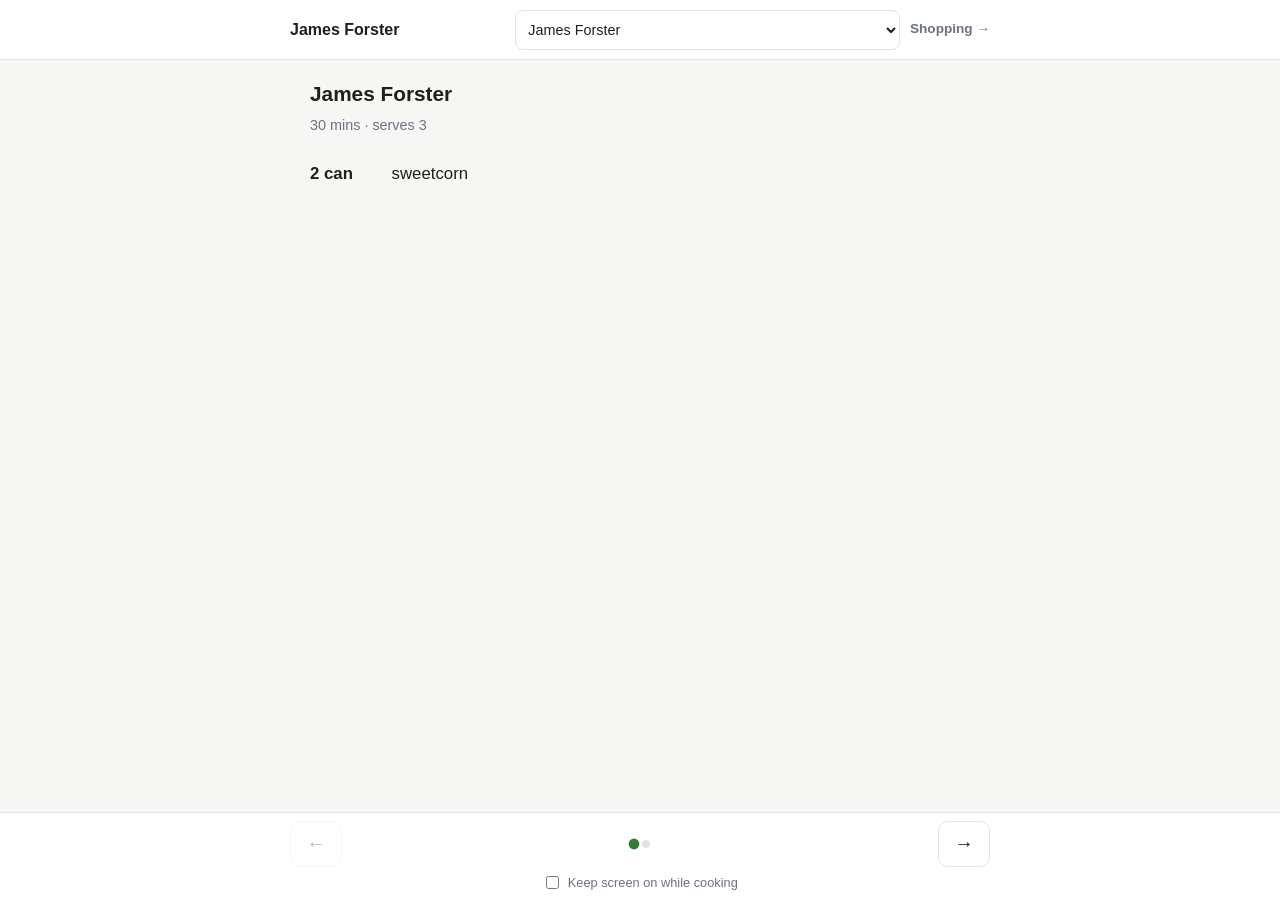
==== docs/cook.html @ b9944e9d "Add recipe search and grouping, plus a swipeable cook page Library - Search matches recipe names and" ====
<!DOCTYPE html>
<html lang="en">
<head>
<meta charset="UTF-8">
<meta name="viewport" content="width=device-width, initial-scale=1.0">
<meta name="theme-color" content="#2f7d32">
<title>Cook</title>
<link rel="manifest" href="./manifest.json">
<link rel="icon" href="./icon.svg" type="image/svg+xml">
<link rel="apple-touch-icon" href="./icon.svg">
<meta name="apple-mobile-web-app-capable" content="yes">
<style>
:root {
  --bg:#f6f7f5; --surface:#fff; --border:#e2e5e0; --text:#1c2119;
  --muted:#6b7280; --accent:#2f7d32; --accent-dark:#24631f; --accent-soft:#eaf4ea;
}
@media (prefers-color-scheme: dark) {
  :root {
    --bg:#14171a; --surface:#1d2125; --border:#2d3339; --text:#e8eae7;
    --muted:#9aa3ad; --accent:#5cbf60; --accent-dark:#7bd47f; --accent-soft:#1e2c1f;
  }
}
*{box-sizing:border-box}
html,body{height:100%}
body{margin:0;font-family:-apple-system,BlinkMacSystemFont,"Segoe UI",Roboto,Arial,sans-serif;
     background:var(--bg);color:var(--text);line-height:1.5;-webkit-text-size-adjust:100%;
     display:flex;flex-direction:column;overscroll-behavior:none}
header{background:var(--surface);border-bottom:1px solid var(--border);padding:.6rem 1rem;flex:0 0 auto}
.bar{display:flex;align-items:center;gap:.6rem;max-width:700px;margin:0 auto}
h1{font-size:1rem;margin:0;flex:1;white-space:nowrap;overflow:hidden;text-overflow:ellipsis}
select{padding:.4rem .5rem;min-height:40px;border:1px solid var(--border);border-radius:8px;
       background:var(--surface);color:var(--text);font-size:.9rem;font-family:inherit;max-width:55%}
a.home{color:var(--muted);text-decoration:none;font-size:.85rem;font-weight:600;white-space:nowrap}
a.home:hover{color:var(--accent-dark)}

main{flex:1 1 auto;min-height:0;display:flex;flex-direction:column}
.deck{display:none;flex:1 1 auto;min-height:0;flex-direction:column}
.deck.active{display:flex}

.track{flex:1 1 auto;min-height:0;display:flex;overflow-x:auto;overflow-y:hidden;
       scroll-snap-type:x mandatory;-webkit-overflow-scrolling:touch;scrollbar-width:none}
.track::-webkit-scrollbar{display:none}

.card{flex:0 0 100%;width:100%;scroll-snap-align:center;scroll-snap-stop:always;
      padding:1.1rem 1.2rem 1.5rem;overflow-y:auto;display:flex;flex-direction:column}
.card-inner{max-width:660px;margin:0 auto;width:100%}
.step-no{font-size:.78rem;font-weight:700;text-transform:uppercase;letter-spacing:.06em;
         color:var(--accent-dark);margin-bottom:.5rem}
.step-text{font-size:1.22rem;line-height:1.55}
@media (min-width:640px){ .step-text{font-size:1.3rem} }

ul.ing{list-style:none;margin:.3rem 0 0;padding:0}
ul.ing li{display:flex;gap:.6rem;padding:.5rem 0;border-bottom:1px solid var(--border);font-size:1.05rem}
ul.ing li:last-child{border-bottom:none}
.q{font-weight:700;flex:0 0 auto;min-width:4.5rem}
.pill{display:inline-block;font-size:.68rem;font-weight:700;text-transform:uppercase;
      letter-spacing:.03em;padding:.05rem .4rem;border-radius:999px;
      background:var(--accent-soft);color:var(--accent-dark);border:1px solid var(--border)}
.meta{color:var(--muted);font-size:.9rem;margin:.2rem 0 1rem}
h2{font-size:1.3rem;margin:0 0 .4rem}

footer{flex:0 0 auto;background:var(--surface);border-top:1px solid var(--border);padding:.5rem 1rem}
.nav{display:flex;align-items:center;gap:.6rem;max-width:700px;margin:0 auto}
.dots{flex:1;display:flex;gap:.3rem;justify-content:center;flex-wrap:wrap}
.dot{width:8px;height:8px;border-radius:50%;background:var(--border);transition:background .2s,transform .2s}
.dot.on{background:var(--accent);transform:scale(1.35)}
button.nav-btn{min-width:52px;min-height:46px;border:1px solid var(--border);border-radius:10px;
       background:transparent;color:var(--text);font-size:1.2rem;cursor:pointer;font-family:inherit}
button.nav-btn:hover:not(:disabled){background:var(--accent-soft);color:var(--accent-dark)}
button.nav-btn:disabled{opacity:.3;cursor:default}
.awake{display:flex;align-items:center;gap:.35rem;font-size:.8rem;color:var(--muted);
       justify-content:center;padding:.35rem 0 0}
.empty{text-align:center;padding:3rem 1rem;color:var(--muted)}
</style>
</head>
<body>
<header>
  <div class="bar">
    <h1 id="title">Cook</h1>
    <select id="picker" aria-label="Choose recipe"><option value="0">James Forster</option><option value="1">Korma Baked Salmon and Chips with Garlic Butter Peas, Broccoli and Mango Chutney</option></select>
    <a class="home" href="./index.html">Shopping&nbsp;&rarr;</a>
  </div>
</header>

<main id="main"><div class="deck" data-name="James Forster"><div class="track"><div class="card"><div class="card-inner"><h2>James Forster</h2><p class="meta">30 mins · serves 3</p><ul class="ing"><li><span class="q">2 can</span><span>sweetcorn</span></li></ul></div></div><div class="card"><div class="card-inner"><div class="step-no">Step 1 of 1</div><div class="step-text">Boil this</div></div></div></div></div><div class="deck" data-name="Korma Baked Salmon and Chips with Garlic Butter Peas, Broccoli and Mango Chutney"><div class="track"><div class="card"><div class="card-inner"><h2>Korma Baked Salmon and Chips with Garlic Butter Peas, Broccoli and Mango Chutney</h2><p class="meta">35 mins · serves 3</p><ul class="ing"><li><span class="q">700 g</span><span>Potatoes</span></li><li><span class="q">75 g</span><span>Korma Curry Paste</span></li><li><span class="q">300 g</span><span>Salmon Fillets</span></li><li><span class="q">300 g</span><span>Broccoli Florets</span></li><li><span class="q">60 g</span><span>Mango Chutney</span></li><li><span class="q">2</span><span>Garlic Clove</span></li><li><span class="q">180 g</span><span>Peas</span></li><li><span class="q">3 tbsp</span><span>Mayonnaise <span class="pill">cupboard</span></span></li><li><span class="q">30 g</span><span>Butter <span class="pill">cupboard</span></span></li></ul></div></div><div class="card"><div class="card-inner"><div class="step-no">Step 1 of 6</div><div class="step-text">Preheat your oven to 220°C/200°C fan/gas mark 7. Chop the potatoes lengthways into 1cm slices, then chop into 1cm wide chips (no need to peel). Pop the chips onto a large baking tray. Drizzle with oil, season with salt and pepper, then toss to coat. Spread out in a single layer. TIP: Use two baking trays if necessary. When the oven is hot, roast on the middle shelf until golden, 30-35 mins. Turn halfway through.</div></div></div><div class="card"><div class="card-inner"><div class="step-no">Step 2 of 6</div><div class="step-text">Meanwhile, add the korma curry paste to a medium bowl and season with salt and pepper. Pat the salmon with kitchen paper to remove any excess moisture, then add to the bowl. Use your hands to coat the fish well. Lay the fish, skin-side down, onto one side of a large, lined baking tray. Add the broccoli to the other side of the tray. Drizzle with oil, season with salt and pepper, then toss to coat. Spread out in a single layer. If you&#x27;d prefer to boil your broccoli, boil in step 5 while the peas cook for 3-5 mins, until tender.</div></div></div><div class="card"><div class="card-inner"><div class="step-no">Step 3 of 6</div><div class="step-text">Once the chips have been in the oven for 12 mins, pop the fish and broccoli tray onto the top shelf. Bake until the salmon is cooked and the broccoli is crispy and slightly charred, 10-15 mins. IMPORTANT: Wash your hands and equipment after handling raw fish. It&#x27;s cooked when opaque in the middle.</div></div></div><div class="card"><div class="card-inner"><div class="step-no">Step 4 of 6</div><div class="step-text">Meanwhile, in a small bowl, combine the mango chutney and mayo (see pantry for amount). Set aside. Peel and grate the garlic (or use a garlic press).</div></div></div><div class="card"><div class="card-inner"><div class="step-no">Step 5 of 6</div><div class="step-text">About 5 mins before the chips are ready, melt the butter (see pantry for amount) in a small frying pan on medium-high heat. Add the peas and stir-fry until piping hot, 2-3 mins. Stir in the garlic and cook for a further 30 secs, then season with salt and pepper and remove from the heat.</div></div></div><div class="card"><div class="card-inner"><div class="step-no">Step 6 of 6</div><div class="step-text">When everything&#x27;s ready, serve the korma salmon with the chips, roasted broccoli and garlic peas alongside. Finish with a dollop of mango chutney mayo.</div></div></div></div></div></main>

<footer>
  <div class="nav">
    <button class="nav-btn" id="prev" aria-label="Previous step">&larr;</button>
    <div class="dots" id="dots"></div>
    <button class="nav-btn" id="next" aria-label="Next step">&rarr;</button>
  </div>
  <label class="awake">
    <input type="checkbox" id="awake"> Keep screen on while cooking
  </label>
</footer>

<script>
(function () {
  var decks = Array.prototype.slice.call(document.querySelectorAll('.deck'));
  if (!decks.length) return;

  var picker = document.getElementById('picker');
  var title = document.getElementById('title');
  var dots = document.getElementById('dots');
  var prev = document.getElementById('prev');
  var next = document.getElementById('next');
  var current = 0;

  function deck() { return decks[current]; }
  function track() { return deck().querySelector('.track'); }
  function cards() { return deck().querySelectorAll('.card'); }

  function index() {
    var t = track();
    // Round to the nearest card rather than truncating, so a part-way
    // swipe still reports the card you actually landed on.
    return Math.round(t.scrollLeft / t.clientWidth);
  }

  function paint() {
    var i = index(), n = cards().length;
    dots.innerHTML = '';
    for (var k = 0; k < n; k++) {
      var d = document.createElement('div');
      d.className = 'dot' + (k === i ? ' on' : '');
      dots.appendChild(d);
    }
    prev.disabled = i <= 0;
    next.disabled = i >= n - 1;
  }

  function go(delta) {
    var t = track();
    t.scrollTo({ left: (index() + delta) * t.clientWidth, behavior: 'smooth' });
  }

  function show(i) {
    decks.forEach(function (d, k) { d.classList.toggle('active', k === i); });
    current = i;
    title.textContent = decks[i].dataset.name;
    track().scrollTo({ left: 0 });
    paint();
  }

  decks.forEach(function (d) {
    var t = d.querySelector('.track');
    var timer;
    t.addEventListener('scroll', function () {
      clearTimeout(timer);
      timer = setTimeout(paint, 60);
    }, { passive: true });
  });

  prev.addEventListener('click', function () { go(-1); });
  next.addEventListener('click', function () { go(1); });

  document.addEventListener('keydown', function (e) {
    if (e.key === 'ArrowLeft') go(-1);
    if (e.key === 'ArrowRight') go(1);
  });

  if (picker) {
    picker.addEventListener('change', function () { show(parseInt(picker.value, 10)); });
  }

  window.addEventListener('resize', paint);

  // Stops the phone locking mid-step. Not supported everywhere, and the lock
  // is dropped when the tab is hidden, so it's re-acquired on return.
  var lock = null;
  var awake = document.getElementById('awake');
  async function acquire() {
    try { lock = await navigator.wakeLock.request('screen'); } catch (e) { lock = null; }
  }
  if ('wakeLock' in navigator) {
    awake.addEventListener('change', function () {
      if (awake.checked) { acquire(); }
      else if (lock) { lock.release(); lock = null; }
    });
    document.addEventListener('visibilitychange', function () {
      if (document.visibilityState === 'visible' && awake.checked) acquire();
    });
  } else {
    awake.parentElement.style.display = 'none';
  }

  show(0);

  if ('serviceWorker' in navigator) {
    navigator.serviceWorker.register('./sw.js').catch(function () {});
  }
})();
</script>
</body>
</html>
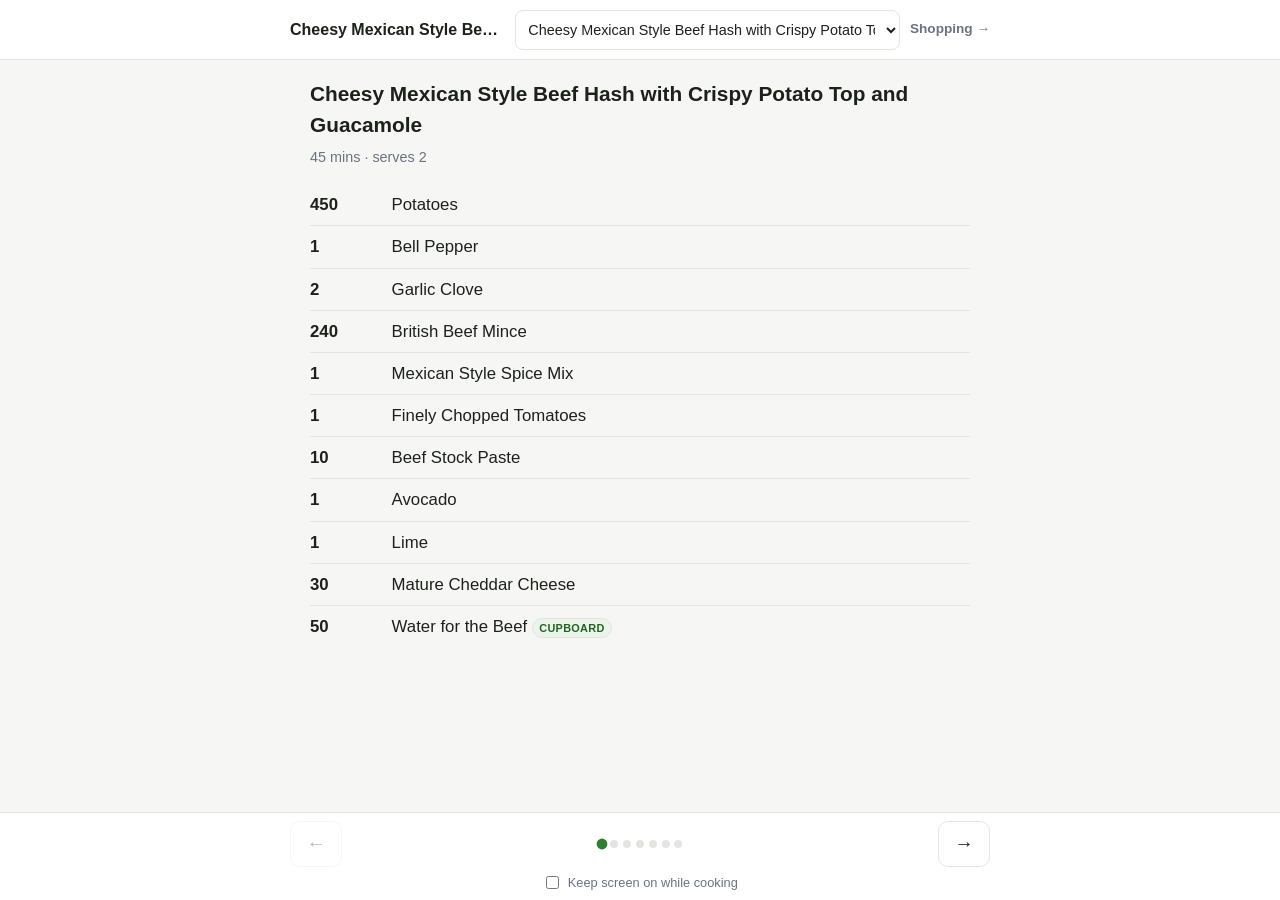
==== commit a2744da2: "Shopping list 16 Aug 22:17" ====
--- a/docs/cook.html
+++ b/docs/cook.html
@@ -77,12 +77,12 @@
 <header>
   <div class="bar">
     <h1 id="title">Cook</h1>
-    <select id="picker" aria-label="Choose recipe"><option value="0">James Forster</option><option value="1">Korma Baked Salmon and Chips with Garlic Butter Peas, Broccoli and Mango Chutney</option></select>
+    <select id="picker" aria-label="Choose recipe"><option value="0">Cheesy Mexican Style Beef Hash with Crispy Potato Top and Guacamole</option><option value="1">Chorizo-Crusted Penne &#x27;n&#x27; Cheese with Garlicky Tenderstem Broccoli</option></select>
     <a class="home" href="./index.html">Shopping&nbsp;&rarr;</a>
   </div>
 </header>
 
-<main id="main"><div class="deck" data-name="James Forster"><div class="track"><div class="card"><div class="card-inner"><h2>James Forster</h2><p class="meta">30 mins · serves 3</p><ul class="ing"><li><span class="q">2 can</span><span>sweetcorn</span></li></ul></div></div><div class="card"><div class="card-inner"><div class="step-no">Step 1 of 1</div><div class="step-text">Boil this</div></div></div></div></div><div class="deck" data-name="Korma Baked Salmon and Chips with Garlic Butter Peas, Broccoli and Mango Chutney"><div class="track"><div class="card"><div class="card-inner"><h2>Korma Baked Salmon and Chips with Garlic Butter Peas, Broccoli and Mango Chutney</h2><p class="meta">35 mins · serves 3</p><ul class="ing"><li><span class="q">700 g</span><span>Potatoes</span></li><li><span class="q">75 g</span><span>Korma Curry Paste</span></li><li><span class="q">300 g</span><span>Salmon Fillets</span></li><li><span class="q">300 g</span><span>Broccoli Florets</span></li><li><span class="q">60 g</span><span>Mango Chutney</span></li><li><span class="q">2</span><span>Garlic Clove</span></li><li><span class="q">180 g</span><span>Peas</span></li><li><span class="q">3 tbsp</span><span>Mayonnaise <span class="pill">cupboard</span></span></li><li><span class="q">30 g</span><span>Butter <span class="pill">cupboard</span></span></li></ul></div></div><div class="card"><div class="card-inner"><div class="step-no">Step 1 of 6</div><div class="step-text">Preheat your oven to 220°C/200°C fan/gas mark 7. Chop the potatoes lengthways into 1cm slices, then chop into 1cm wide chips (no need to peel). Pop the chips onto a large baking tray. Drizzle with oil, season with salt and pepper, then toss to coat. Spread out in a single layer. TIP: Use two baking trays if necessary. When the oven is hot, roast on the middle shelf until golden, 30-35 mins. Turn halfway through.</div></div></div><div class="card"><div class="card-inner"><div class="step-no">Step 2 of 6</div><div class="step-text">Meanwhile, add the korma curry paste to a medium bowl and season with salt and pepper. Pat the salmon with kitchen paper to remove any excess moisture, then add to the bowl. Use your hands to coat the fish well. Lay the fish, skin-side down, onto one side of a large, lined baking tray. Add the broccoli to the other side of the tray. Drizzle with oil, season with salt and pepper, then toss to coat. Spread out in a single layer. If you&#x27;d prefer to boil your broccoli, boil in step 5 while the peas cook for 3-5 mins, until tender.</div></div></div><div class="card"><div class="card-inner"><div class="step-no">Step 3 of 6</div><div class="step-text">Once the chips have been in the oven for 12 mins, pop the fish and broccoli tray onto the top shelf. Bake until the salmon is cooked and the broccoli is crispy and slightly charred, 10-15 mins. IMPORTANT: Wash your hands and equipment after handling raw fish. It&#x27;s cooked when opaque in the middle.</div></div></div><div class="card"><div class="card-inner"><div class="step-no">Step 4 of 6</div><div class="step-text">Meanwhile, in a small bowl, combine the mango chutney and mayo (see pantry for amount). Set aside. Peel and grate the garlic (or use a garlic press).</div></div></div><div class="card"><div class="card-inner"><div class="step-no">Step 5 of 6</div><div class="step-text">About 5 mins before the chips are ready, melt the butter (see pantry for amount) in a small frying pan on medium-high heat. Add the peas and stir-fry until piping hot, 2-3 mins. Stir in the garlic and cook for a further 30 secs, then season with salt and pepper and remove from the heat.</div></div></div><div class="card"><div class="card-inner"><div class="step-no">Step 6 of 6</div><div class="step-text">When everything&#x27;s ready, serve the korma salmon with the chips, roasted broccoli and garlic peas alongside. Finish with a dollop of mango chutney mayo.</div></div></div></div></div></main>
+<main id="main"><div class="deck" data-name="Cheesy Mexican Style Beef Hash with Crispy Potato Top and Guacamole"><div class="track"><div class="card"><div class="card-inner"><h2>Cheesy Mexican Style Beef Hash with Crispy Potato Top and Guacamole</h2><p class="meta">45 mins · serves 2</p><ul class="ing"><li><span class="q">450</span><span>Potatoes</span></li><li><span class="q">1</span><span>Bell Pepper</span></li><li><span class="q">2</span><span>Garlic Clove</span></li><li><span class="q">240</span><span>British Beef Mince</span></li><li><span class="q">1</span><span>Mexican Style Spice Mix</span></li><li><span class="q">1</span><span>Finely Chopped Tomatoes</span></li><li><span class="q">10</span><span>Beef Stock Paste</span></li><li><span class="q">1</span><span>Avocado</span></li><li><span class="q">1</span><span>Lime</span></li><li><span class="q">30</span><span>Mature Cheddar Cheese</span></li><li><span class="q">50</span><span>Water for the Beef <span class="pill">cupboard</span></span></li></ul></div></div><div class="card"><div class="card-inner"><div class="step-no">Step 1 of 6</div><div class="step-text">Preheat your oven to 200°C. Chop the potatoes into 2cm chunks (no need to peel). Pop them on a large baking tray. Drizzle with oil, then season with salt and pepper. Toss to coat, then spread out in a single layer. TIP: Use two baking trays if necessary. Roast on the top shelf of your oven until golden, 25-30 mins. Turn halfway through.</div></div></div><div class="card"><div class="card-inner"><div class="step-no">Step 2 of 6</div><div class="step-text">Meanwhile, halve the pepper, discard the core and seeds then chop into 2cm chunks. Peel and grate the garlic (or use a garlic press).</div></div></div><div class="card"><div class="card-inner"><div class="step-no">Step 3 of 6</div><div class="step-text">Heat a drizzle of oil in a large frying pan on medium-high heat. When hot, add the beef mince and cook until browned, 4-5 mins, breaking it up with a spoon as it cooks. IMPORTANT: Wash your hands and equipment after handling raw mince. The mince is cooked when no longer pink in the middle. Once browned, drain and discard any excess fat. Add the pepper to the beef, stir together, and cook until softened, 5-7 mins, stirring occasionally. Season with salt and pepper.</div></div></div><div class="card"><div class="card-inner"><div class="step-no">Step 4 of 6</div><div class="step-text">Stir the Mexican style spice mix and garlic into the beef and cook for 1 min. Pour in the chopped tomatoes and water (see ingredients for amount). Stir in the beef stock paste, bring to the boil then reduce the heat to medium. Allow to simmer and thicken, stirring occasionally until there is almost no liquid left, 12-15 mins. TIP: Add a splash more water if the mixture looks a little dry.</div></div></div><div class="card"><div class="card-inner"><div class="step-no">Step 5 of 6</div><div class="step-text">Meanwhile, slice lengthways into the avocado. Once you reach the stone, turn the avocado around to cut it in half. Twist each half and pull it apart. Remove the stone then scoop out the insides into a bowl. Halve the lime and add a squeeze of juice and a pinch of salt and pepper. Mash with a fork. Taste and add more salt, pepper and lime juice if required. Grate the cheese.</div></div></div><div class="card"><div class="card-inner"><div class="step-no">Step 6 of 6</div><div class="step-text">Once the sauce has thickened, season with salt and pepper to taste. Spoon into an ovenproof dish. Top with the roasted potato and sprinkle over the cheese. Place on the top shelf of your oven and bake until the cheese has melted and is nice and golden, 10-12 mins. Once golden, serve in deep bowls with a dollop of guacamole. Enjoy!</div></div></div></div></div><div class="deck" data-name="Chorizo-Crusted Penne &#x27;n&#x27; Cheese with Garlicky Tenderstem Broccoli"><div class="track"><div class="card"><div class="card-inner"><h2>Chorizo-Crusted Penne &#x27;n&#x27; Cheese with Garlicky Tenderstem Broccoli</h2><p class="meta">30 mins · serves 2</p><ul class="ing"><li><span class="q">16</span><span>Plain Flour</span></li><li><span class="q">200</span><span>Penne Pasta</span></li><li><span class="q">150</span><span>Tenderstem® Broccoli</span></li><li><span class="q">1</span><span>Chicken Stock Powder</span></li><li><span class="q">1</span><span>Echalion Shallot</span></li><li><span class="q">1</span><span>Dried Thyme</span></li><li><span class="q">60</span><span>Chorizo</span></li><li><span class="q">1</span><span>Garlic Clove</span></li><li><span class="q">60</span><span>Mature Cheddar Cheese</span></li><li><span class="q">25</span><span>Panko Breadcrumbs</span></li><li><span class="q">150</span><span>Creme Fraiche</span></li><li><span class="q">1</span><span>Olive Oil <span class="pill">cupboard</span></span></li><li><span class="q">200</span><span>Water for the Sauce <span class="pill">cupboard</span></span></li></ul></div></div><div class="card"><div class="card-inner"><div class="step-no">Step 1 of 6</div><div class="step-text">Preheat your oven to 200°C. Bring a large saucepan of water to the boil with 0.5 tsp of salt for the pasta. Halve, peel and thinly slice the shallot. Peel and grate the garlic (or use a garlic press). Grate the cheese. Once boiling, add the wheat penne to the water, simmer until cooked, 12 mins. Drain in a colander, pop back in the pan and stir through a little oil to stop it sticking together.</div></div></div><div class="card"><div class="card-inner"><div class="step-no">Step 2 of 6</div><div class="step-text">Heat a drizzle of oil in a frying pan on medium-high heat. Once the oil is hot, add the chorizo and stir-fry until it releases its lovely red oil, 1-2 mins. Don&#x27;t let it take on too much colour! Pour the chorizo and all its oil into a bowl and add the breadcrumbs and the olive oil (see ingredient list for amount). Add a grind of pepper, stir to coat the crumbs in the oil and leave to the side.</div></div></div><div class="card"><div class="card-inner"><div class="step-no">Step 3 of 6</div><div class="step-text">Put your frying pan back on medium-high heat. Add the oil (see ingredients for amount) and the shallot. Stir-fry until the shallot is soft, 3-4 mins then stir in the flour. Cook until it forms a paste consistency, 1-2 mins. Gradually, stir in the water (see ingredient list for amount) and the stock powder. Bring to the boil, stir and simmer until thickened, 1-2 mins. Stir in the creme fraiche, then remove from the heat.</div></div></div><div class="card"><div class="card-inner"><div class="step-no">Step 4 of 6</div><div class="step-text">Add the dried thyme and cheddar to the sauce and stir until the cheese is melted. Taste and add salt and pepper if it needs it. Add the pasta to the sauce and stir to combine with a splash of water to loosen if you need to. Pour into an ovenproof dish. Sprinkle the chorizo crumb evenly over the top, then bake on the top shelf of your oven until the crumbs are golden, 5-6 mins. Once cooked, remove from your oven. Meanwhile, wash out your frying pan and pop back on medium high heat.</div></div></div><div class="card"><div class="card-inner"><div class="step-no">Step 5 of 6</div><div class="step-text">Add a drizzle of oil to your frying pan and once hot, add the Tenderstem broccoli and season with salt and pepper. Stir-fry until starting to char, 1-2 mins. Add the garlic to the pan and stir-fry for a minute longer, then add a splash of water and cover the pan with a lid or kitchen foil. Lower the heat to medium and steam the broccoli until tender, 4-5 mins. Remove the pan from the heat.</div></div></div><div class="card"><div class="card-inner"><div class="step-no">Step 6 of 6</div><div class="step-text">Spoon the penne &#x27;n cheese into bowls and serve the broccoli alongside. Enjoy!</div></div></div></div></div></main>
 
 <footer>
   <div class="nav">
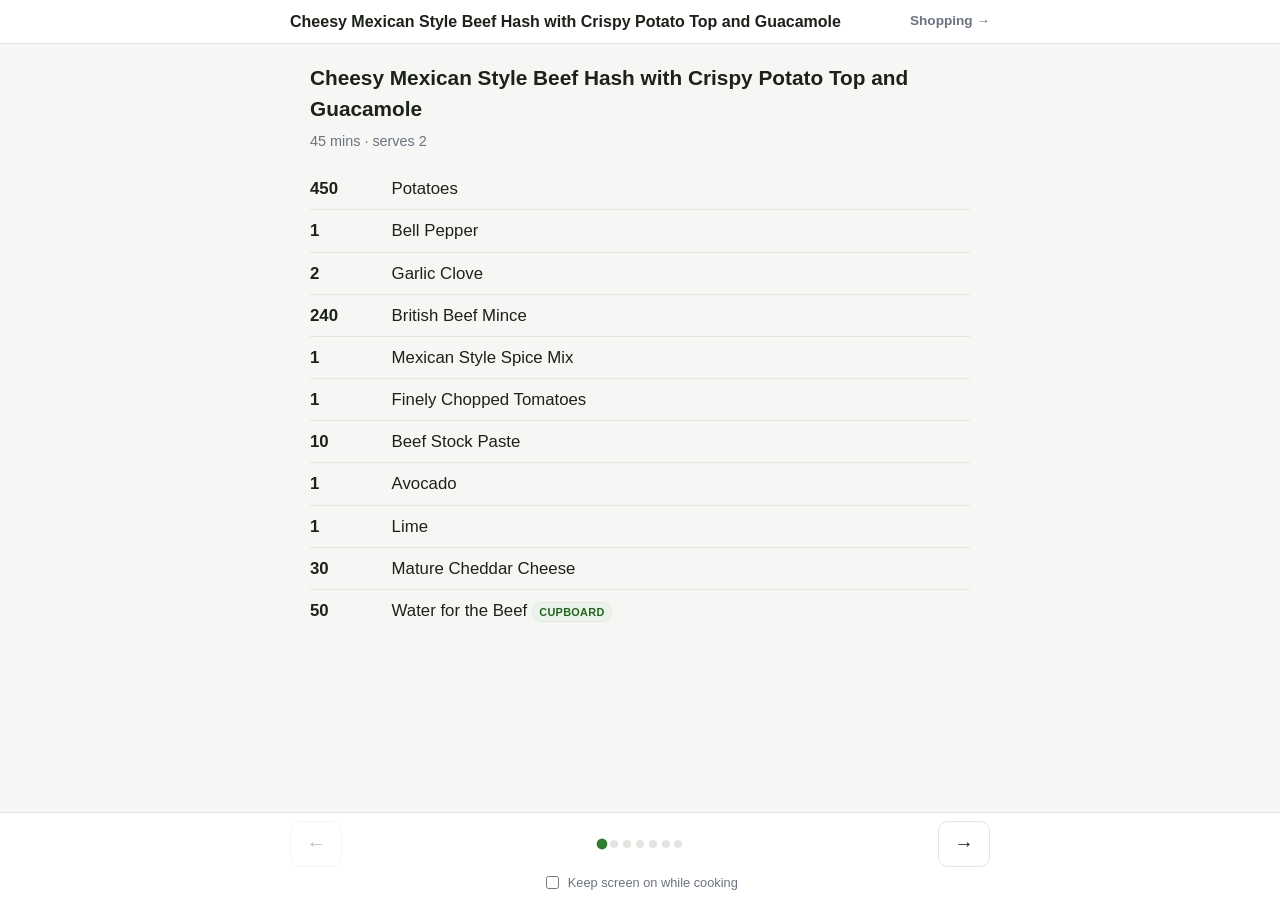
==== commit 10bfed35: "Shopping list 16 Aug 22:23" ====
--- a/docs/cook.html
+++ b/docs/cook.html
@@ -77,12 +77,12 @@
 <header>
   <div class="bar">
     <h1 id="title">Cook</h1>
-    <select id="picker" aria-label="Choose recipe"><option value="0">Cheesy Mexican Style Beef Hash with Crispy Potato Top and Guacamole</option><option value="1">Chorizo-Crusted Penne &#x27;n&#x27; Cheese with Garlicky Tenderstem Broccoli</option></select>
+    
     <a class="home" href="./index.html">Shopping&nbsp;&rarr;</a>
   </div>
 </header>
 
-<main id="main"><div class="deck" data-name="Cheesy Mexican Style Beef Hash with Crispy Potato Top and Guacamole"><div class="track"><div class="card"><div class="card-inner"><h2>Cheesy Mexican Style Beef Hash with Crispy Potato Top and Guacamole</h2><p class="meta">45 mins · serves 2</p><ul class="ing"><li><span class="q">450</span><span>Potatoes</span></li><li><span class="q">1</span><span>Bell Pepper</span></li><li><span class="q">2</span><span>Garlic Clove</span></li><li><span class="q">240</span><span>British Beef Mince</span></li><li><span class="q">1</span><span>Mexican Style Spice Mix</span></li><li><span class="q">1</span><span>Finely Chopped Tomatoes</span></li><li><span class="q">10</span><span>Beef Stock Paste</span></li><li><span class="q">1</span><span>Avocado</span></li><li><span class="q">1</span><span>Lime</span></li><li><span class="q">30</span><span>Mature Cheddar Cheese</span></li><li><span class="q">50</span><span>Water for the Beef <span class="pill">cupboard</span></span></li></ul></div></div><div class="card"><div class="card-inner"><div class="step-no">Step 1 of 6</div><div class="step-text">Preheat your oven to 200°C. Chop the potatoes into 2cm chunks (no need to peel). Pop them on a large baking tray. Drizzle with oil, then season with salt and pepper. Toss to coat, then spread out in a single layer. TIP: Use two baking trays if necessary. Roast on the top shelf of your oven until golden, 25-30 mins. Turn halfway through.</div></div></div><div class="card"><div class="card-inner"><div class="step-no">Step 2 of 6</div><div class="step-text">Meanwhile, halve the pepper, discard the core and seeds then chop into 2cm chunks. Peel and grate the garlic (or use a garlic press).</div></div></div><div class="card"><div class="card-inner"><div class="step-no">Step 3 of 6</div><div class="step-text">Heat a drizzle of oil in a large frying pan on medium-high heat. When hot, add the beef mince and cook until browned, 4-5 mins, breaking it up with a spoon as it cooks. IMPORTANT: Wash your hands and equipment after handling raw mince. The mince is cooked when no longer pink in the middle. Once browned, drain and discard any excess fat. Add the pepper to the beef, stir together, and cook until softened, 5-7 mins, stirring occasionally. Season with salt and pepper.</div></div></div><div class="card"><div class="card-inner"><div class="step-no">Step 4 of 6</div><div class="step-text">Stir the Mexican style spice mix and garlic into the beef and cook for 1 min. Pour in the chopped tomatoes and water (see ingredients for amount). Stir in the beef stock paste, bring to the boil then reduce the heat to medium. Allow to simmer and thicken, stirring occasionally until there is almost no liquid left, 12-15 mins. TIP: Add a splash more water if the mixture looks a little dry.</div></div></div><div class="card"><div class="card-inner"><div class="step-no">Step 5 of 6</div><div class="step-text">Meanwhile, slice lengthways into the avocado. Once you reach the stone, turn the avocado around to cut it in half. Twist each half and pull it apart. Remove the stone then scoop out the insides into a bowl. Halve the lime and add a squeeze of juice and a pinch of salt and pepper. Mash with a fork. Taste and add more salt, pepper and lime juice if required. Grate the cheese.</div></div></div><div class="card"><div class="card-inner"><div class="step-no">Step 6 of 6</div><div class="step-text">Once the sauce has thickened, season with salt and pepper to taste. Spoon into an ovenproof dish. Top with the roasted potato and sprinkle over the cheese. Place on the top shelf of your oven and bake until the cheese has melted and is nice and golden, 10-12 mins. Once golden, serve in deep bowls with a dollop of guacamole. Enjoy!</div></div></div></div></div><div class="deck" data-name="Chorizo-Crusted Penne &#x27;n&#x27; Cheese with Garlicky Tenderstem Broccoli"><div class="track"><div class="card"><div class="card-inner"><h2>Chorizo-Crusted Penne &#x27;n&#x27; Cheese with Garlicky Tenderstem Broccoli</h2><p class="meta">30 mins · serves 2</p><ul class="ing"><li><span class="q">16</span><span>Plain Flour</span></li><li><span class="q">200</span><span>Penne Pasta</span></li><li><span class="q">150</span><span>Tenderstem® Broccoli</span></li><li><span class="q">1</span><span>Chicken Stock Powder</span></li><li><span class="q">1</span><span>Echalion Shallot</span></li><li><span class="q">1</span><span>Dried Thyme</span></li><li><span class="q">60</span><span>Chorizo</span></li><li><span class="q">1</span><span>Garlic Clove</span></li><li><span class="q">60</span><span>Mature Cheddar Cheese</span></li><li><span class="q">25</span><span>Panko Breadcrumbs</span></li><li><span class="q">150</span><span>Creme Fraiche</span></li><li><span class="q">1</span><span>Olive Oil <span class="pill">cupboard</span></span></li><li><span class="q">200</span><span>Water for the Sauce <span class="pill">cupboard</span></span></li></ul></div></div><div class="card"><div class="card-inner"><div class="step-no">Step 1 of 6</div><div class="step-text">Preheat your oven to 200°C. Bring a large saucepan of water to the boil with 0.5 tsp of salt for the pasta. Halve, peel and thinly slice the shallot. Peel and grate the garlic (or use a garlic press). Grate the cheese. Once boiling, add the wheat penne to the water, simmer until cooked, 12 mins. Drain in a colander, pop back in the pan and stir through a little oil to stop it sticking together.</div></div></div><div class="card"><div class="card-inner"><div class="step-no">Step 2 of 6</div><div class="step-text">Heat a drizzle of oil in a frying pan on medium-high heat. Once the oil is hot, add the chorizo and stir-fry until it releases its lovely red oil, 1-2 mins. Don&#x27;t let it take on too much colour! Pour the chorizo and all its oil into a bowl and add the breadcrumbs and the olive oil (see ingredient list for amount). Add a grind of pepper, stir to coat the crumbs in the oil and leave to the side.</div></div></div><div class="card"><div class="card-inner"><div class="step-no">Step 3 of 6</div><div class="step-text">Put your frying pan back on medium-high heat. Add the oil (see ingredients for amount) and the shallot. Stir-fry until the shallot is soft, 3-4 mins then stir in the flour. Cook until it forms a paste consistency, 1-2 mins. Gradually, stir in the water (see ingredient list for amount) and the stock powder. Bring to the boil, stir and simmer until thickened, 1-2 mins. Stir in the creme fraiche, then remove from the heat.</div></div></div><div class="card"><div class="card-inner"><div class="step-no">Step 4 of 6</div><div class="step-text">Add the dried thyme and cheddar to the sauce and stir until the cheese is melted. Taste and add salt and pepper if it needs it. Add the pasta to the sauce and stir to combine with a splash of water to loosen if you need to. Pour into an ovenproof dish. Sprinkle the chorizo crumb evenly over the top, then bake on the top shelf of your oven until the crumbs are golden, 5-6 mins. Once cooked, remove from your oven. Meanwhile, wash out your frying pan and pop back on medium high heat.</div></div></div><div class="card"><div class="card-inner"><div class="step-no">Step 5 of 6</div><div class="step-text">Add a drizzle of oil to your frying pan and once hot, add the Tenderstem broccoli and season with salt and pepper. Stir-fry until starting to char, 1-2 mins. Add the garlic to the pan and stir-fry for a minute longer, then add a splash of water and cover the pan with a lid or kitchen foil. Lower the heat to medium and steam the broccoli until tender, 4-5 mins. Remove the pan from the heat.</div></div></div><div class="card"><div class="card-inner"><div class="step-no">Step 6 of 6</div><div class="step-text">Spoon the penne &#x27;n cheese into bowls and serve the broccoli alongside. Enjoy!</div></div></div></div></div></main>
+<main id="main"><div class="deck" data-name="Cheesy Mexican Style Beef Hash with Crispy Potato Top and Guacamole"><div class="track"><div class="card"><div class="card-inner"><h2>Cheesy Mexican Style Beef Hash with Crispy Potato Top and Guacamole</h2><p class="meta">45 mins · serves 2</p><ul class="ing"><li><span class="q">450</span><span>Potatoes</span></li><li><span class="q">1</span><span>Bell Pepper</span></li><li><span class="q">2</span><span>Garlic Clove</span></li><li><span class="q">240</span><span>British Beef Mince</span></li><li><span class="q">1</span><span>Mexican Style Spice Mix</span></li><li><span class="q">1</span><span>Finely Chopped Tomatoes</span></li><li><span class="q">10</span><span>Beef Stock Paste</span></li><li><span class="q">1</span><span>Avocado</span></li><li><span class="q">1</span><span>Lime</span></li><li><span class="q">30</span><span>Mature Cheddar Cheese</span></li><li><span class="q">50</span><span>Water for the Beef <span class="pill">cupboard</span></span></li></ul></div></div><div class="card"><div class="card-inner"><div class="step-no">Step 1 of 6</div><div class="step-text">Preheat your oven to 200°C. Chop the potatoes into 2cm chunks (no need to peel). Pop them on a large baking tray. Drizzle with oil, then season with salt and pepper. Toss to coat, then spread out in a single layer. TIP: Use two baking trays if necessary. Roast on the top shelf of your oven until golden, 25-30 mins. Turn halfway through.</div></div></div><div class="card"><div class="card-inner"><div class="step-no">Step 2 of 6</div><div class="step-text">Meanwhile, halve the pepper, discard the core and seeds then chop into 2cm chunks. Peel and grate the garlic (or use a garlic press).</div></div></div><div class="card"><div class="card-inner"><div class="step-no">Step 3 of 6</div><div class="step-text">Heat a drizzle of oil in a large frying pan on medium-high heat. When hot, add the beef mince and cook until browned, 4-5 mins, breaking it up with a spoon as it cooks. IMPORTANT: Wash your hands and equipment after handling raw mince. The mince is cooked when no longer pink in the middle. Once browned, drain and discard any excess fat. Add the pepper to the beef, stir together, and cook until softened, 5-7 mins, stirring occasionally. Season with salt and pepper.</div></div></div><div class="card"><div class="card-inner"><div class="step-no">Step 4 of 6</div><div class="step-text">Stir the Mexican style spice mix and garlic into the beef and cook for 1 min. Pour in the chopped tomatoes and water (see ingredients for amount). Stir in the beef stock paste, bring to the boil then reduce the heat to medium. Allow to simmer and thicken, stirring occasionally until there is almost no liquid left, 12-15 mins. TIP: Add a splash more water if the mixture looks a little dry.</div></div></div><div class="card"><div class="card-inner"><div class="step-no">Step 5 of 6</div><div class="step-text">Meanwhile, slice lengthways into the avocado. Once you reach the stone, turn the avocado around to cut it in half. Twist each half and pull it apart. Remove the stone then scoop out the insides into a bowl. Halve the lime and add a squeeze of juice and a pinch of salt and pepper. Mash with a fork. Taste and add more salt, pepper and lime juice if required. Grate the cheese.</div></div></div><div class="card"><div class="card-inner"><div class="step-no">Step 6 of 6</div><div class="step-text">Once the sauce has thickened, season with salt and pepper to taste. Spoon into an ovenproof dish. Top with the roasted potato and sprinkle over the cheese. Place on the top shelf of your oven and bake until the cheese has melted and is nice and golden, 10-12 mins. Once golden, serve in deep bowls with a dollop of guacamole. Enjoy!</div></div></div></div></div></main>
 
 <footer>
   <div class="nav">
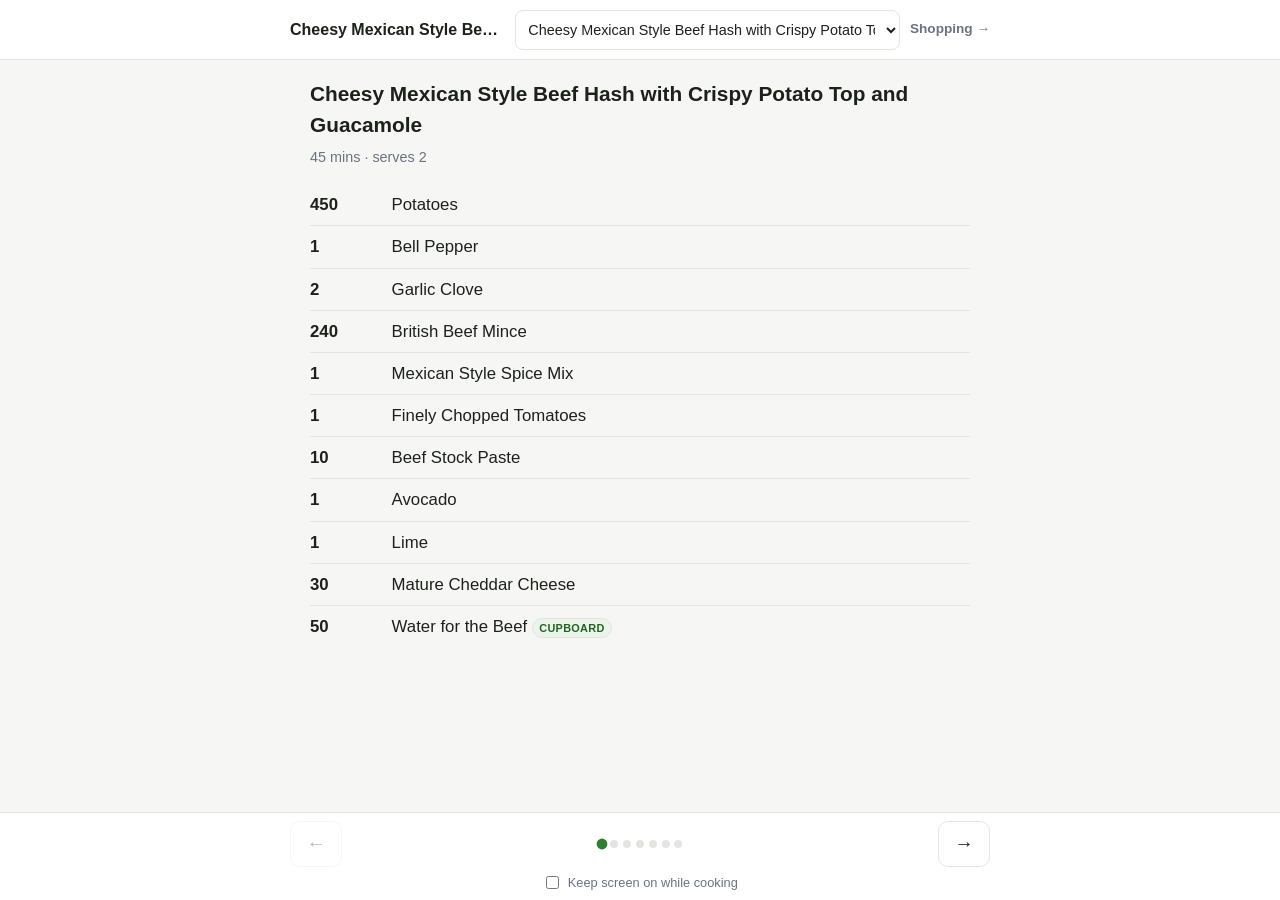
==== commit 7259fc9b: "Shopping list 16 Aug 22:40" ====
--- a/docs/cook.html
+++ b/docs/cook.html
@@ -77,12 +77,12 @@
 <header>
   <div class="bar">
     <h1 id="title">Cook</h1>
-    
+    <select id="picker" aria-label="Choose recipe"><option value="0">Cheesy Mexican Style Beef Hash with Crispy Potato Top and Guacamole</option><option value="1">Chorizo-Crusted Penne &#x27;n&#x27; Cheese with Garlicky Tenderstem Broccoli</option></select>
     <a class="home" href="./index.html">Shopping&nbsp;&rarr;</a>
   </div>
 </header>
 
-<main id="main"><div class="deck" data-name="Cheesy Mexican Style Beef Hash with Crispy Potato Top and Guacamole"><div class="track"><div class="card"><div class="card-inner"><h2>Cheesy Mexican Style Beef Hash with Crispy Potato Top and Guacamole</h2><p class="meta">45 mins · serves 2</p><ul class="ing"><li><span class="q">450</span><span>Potatoes</span></li><li><span class="q">1</span><span>Bell Pepper</span></li><li><span class="q">2</span><span>Garlic Clove</span></li><li><span class="q">240</span><span>British Beef Mince</span></li><li><span class="q">1</span><span>Mexican Style Spice Mix</span></li><li><span class="q">1</span><span>Finely Chopped Tomatoes</span></li><li><span class="q">10</span><span>Beef Stock Paste</span></li><li><span class="q">1</span><span>Avocado</span></li><li><span class="q">1</span><span>Lime</span></li><li><span class="q">30</span><span>Mature Cheddar Cheese</span></li><li><span class="q">50</span><span>Water for the Beef <span class="pill">cupboard</span></span></li></ul></div></div><div class="card"><div class="card-inner"><div class="step-no">Step 1 of 6</div><div class="step-text">Preheat your oven to 200°C. Chop the potatoes into 2cm chunks (no need to peel). Pop them on a large baking tray. Drizzle with oil, then season with salt and pepper. Toss to coat, then spread out in a single layer. TIP: Use two baking trays if necessary. Roast on the top shelf of your oven until golden, 25-30 mins. Turn halfway through.</div></div></div><div class="card"><div class="card-inner"><div class="step-no">Step 2 of 6</div><div class="step-text">Meanwhile, halve the pepper, discard the core and seeds then chop into 2cm chunks. Peel and grate the garlic (or use a garlic press).</div></div></div><div class="card"><div class="card-inner"><div class="step-no">Step 3 of 6</div><div class="step-text">Heat a drizzle of oil in a large frying pan on medium-high heat. When hot, add the beef mince and cook until browned, 4-5 mins, breaking it up with a spoon as it cooks. IMPORTANT: Wash your hands and equipment after handling raw mince. The mince is cooked when no longer pink in the middle. Once browned, drain and discard any excess fat. Add the pepper to the beef, stir together, and cook until softened, 5-7 mins, stirring occasionally. Season with salt and pepper.</div></div></div><div class="card"><div class="card-inner"><div class="step-no">Step 4 of 6</div><div class="step-text">Stir the Mexican style spice mix and garlic into the beef and cook for 1 min. Pour in the chopped tomatoes and water (see ingredients for amount). Stir in the beef stock paste, bring to the boil then reduce the heat to medium. Allow to simmer and thicken, stirring occasionally until there is almost no liquid left, 12-15 mins. TIP: Add a splash more water if the mixture looks a little dry.</div></div></div><div class="card"><div class="card-inner"><div class="step-no">Step 5 of 6</div><div class="step-text">Meanwhile, slice lengthways into the avocado. Once you reach the stone, turn the avocado around to cut it in half. Twist each half and pull it apart. Remove the stone then scoop out the insides into a bowl. Halve the lime and add a squeeze of juice and a pinch of salt and pepper. Mash with a fork. Taste and add more salt, pepper and lime juice if required. Grate the cheese.</div></div></div><div class="card"><div class="card-inner"><div class="step-no">Step 6 of 6</div><div class="step-text">Once the sauce has thickened, season with salt and pepper to taste. Spoon into an ovenproof dish. Top with the roasted potato and sprinkle over the cheese. Place on the top shelf of your oven and bake until the cheese has melted and is nice and golden, 10-12 mins. Once golden, serve in deep bowls with a dollop of guacamole. Enjoy!</div></div></div></div></div></main>
+<main id="main"><div class="deck" data-name="Cheesy Mexican Style Beef Hash with Crispy Potato Top and Guacamole"><div class="track"><div class="card"><div class="card-inner"><h2>Cheesy Mexican Style Beef Hash with Crispy Potato Top and Guacamole</h2><p class="meta">45 mins · serves 2</p><ul class="ing"><li><span class="q">450</span><span>Potatoes</span></li><li><span class="q">1</span><span>Bell Pepper</span></li><li><span class="q">2</span><span>Garlic Clove</span></li><li><span class="q">240</span><span>British Beef Mince</span></li><li><span class="q">1</span><span>Mexican Style Spice Mix</span></li><li><span class="q">1</span><span>Finely Chopped Tomatoes</span></li><li><span class="q">10</span><span>Beef Stock Paste</span></li><li><span class="q">1</span><span>Avocado</span></li><li><span class="q">1</span><span>Lime</span></li><li><span class="q">30</span><span>Mature Cheddar Cheese</span></li><li><span class="q">50</span><span>Water for the Beef <span class="pill">cupboard</span></span></li></ul></div></div><div class="card"><div class="card-inner"><div class="step-no">Step 1 of 6</div><div class="step-text">Preheat your oven to 200°C. Chop the potatoes into 2cm chunks (no need to peel). Pop them on a large baking tray. Drizzle with oil, then season with salt and pepper. Toss to coat, then spread out in a single layer. TIP: Use two baking trays if necessary. Roast on the top shelf of your oven until golden, 25-30 mins. Turn halfway through.</div></div></div><div class="card"><div class="card-inner"><div class="step-no">Step 2 of 6</div><div class="step-text">Meanwhile, halve the pepper, discard the core and seeds then chop into 2cm chunks. Peel and grate the garlic (or use a garlic press).</div></div></div><div class="card"><div class="card-inner"><div class="step-no">Step 3 of 6</div><div class="step-text">Heat a drizzle of oil in a large frying pan on medium-high heat. When hot, add the beef mince and cook until browned, 4-5 mins, breaking it up with a spoon as it cooks. IMPORTANT: Wash your hands and equipment after handling raw mince. The mince is cooked when no longer pink in the middle. Once browned, drain and discard any excess fat. Add the pepper to the beef, stir together, and cook until softened, 5-7 mins, stirring occasionally. Season with salt and pepper.</div></div></div><div class="card"><div class="card-inner"><div class="step-no">Step 4 of 6</div><div class="step-text">Stir the Mexican style spice mix and garlic into the beef and cook for 1 min. Pour in the chopped tomatoes and water (see ingredients for amount). Stir in the beef stock paste, bring to the boil then reduce the heat to medium. Allow to simmer and thicken, stirring occasionally until there is almost no liquid left, 12-15 mins. TIP: Add a splash more water if the mixture looks a little dry.</div></div></div><div class="card"><div class="card-inner"><div class="step-no">Step 5 of 6</div><div class="step-text">Meanwhile, slice lengthways into the avocado. Once you reach the stone, turn the avocado around to cut it in half. Twist each half and pull it apart. Remove the stone then scoop out the insides into a bowl. Halve the lime and add a squeeze of juice and a pinch of salt and pepper. Mash with a fork. Taste and add more salt, pepper and lime juice if required. Grate the cheese.</div></div></div><div class="card"><div class="card-inner"><div class="step-no">Step 6 of 6</div><div class="step-text">Once the sauce has thickened, season with salt and pepper to taste. Spoon into an ovenproof dish. Top with the roasted potato and sprinkle over the cheese. Place on the top shelf of your oven and bake until the cheese has melted and is nice and golden, 10-12 mins. Once golden, serve in deep bowls with a dollop of guacamole. Enjoy!</div></div></div></div></div><div class="deck" data-name="Chorizo-Crusted Penne &#x27;n&#x27; Cheese with Garlicky Tenderstem Broccoli"><div class="track"><div class="card"><div class="card-inner"><h2>Chorizo-Crusted Penne &#x27;n&#x27; Cheese with Garlicky Tenderstem Broccoli</h2><p class="meta">30 mins · serves 2</p><ul class="ing"><li><span class="q">16</span><span>Plain Flour</span></li><li><span class="q">200</span><span>Penne Pasta</span></li><li><span class="q">150</span><span>Tenderstem® Broccoli</span></li><li><span class="q">1</span><span>Chicken Stock Powder</span></li><li><span class="q">1</span><span>Echalion Shallot</span></li><li><span class="q">1</span><span>Dried Thyme</span></li><li><span class="q">60</span><span>Chorizo</span></li><li><span class="q">1</span><span>Garlic Clove</span></li><li><span class="q">60</span><span>Mature Cheddar Cheese</span></li><li><span class="q">25</span><span>Panko Breadcrumbs</span></li><li><span class="q">150</span><span>Creme Fraiche</span></li><li><span class="q">1</span><span>Olive Oil <span class="pill">cupboard</span></span></li><li><span class="q">200</span><span>Water for the Sauce <span class="pill">cupboard</span></span></li></ul></div></div><div class="card"><div class="card-inner"><div class="step-no">Step 1 of 6</div><div class="step-text">Preheat your oven to 200°C. Bring a large saucepan of water to the boil with 0.5 tsp of salt for the pasta. Halve, peel and thinly slice the shallot. Peel and grate the garlic (or use a garlic press). Grate the cheese. Once boiling, add the wheat penne to the water, simmer until cooked, 12 mins. Drain in a colander, pop back in the pan and stir through a little oil to stop it sticking together.</div></div></div><div class="card"><div class="card-inner"><div class="step-no">Step 2 of 6</div><div class="step-text">Heat a drizzle of oil in a frying pan on medium-high heat. Once the oil is hot, add the chorizo and stir-fry until it releases its lovely red oil, 1-2 mins. Don&#x27;t let it take on too much colour! Pour the chorizo and all its oil into a bowl and add the breadcrumbs and the olive oil (see ingredient list for amount). Add a grind of pepper, stir to coat the crumbs in the oil and leave to the side.</div></div></div><div class="card"><div class="card-inner"><div class="step-no">Step 3 of 6</div><div class="step-text">Put your frying pan back on medium-high heat. Add the oil (see ingredients for amount) and the shallot. Stir-fry until the shallot is soft, 3-4 mins then stir in the flour. Cook until it forms a paste consistency, 1-2 mins. Gradually, stir in the water (see ingredient list for amount) and the stock powder. Bring to the boil, stir and simmer until thickened, 1-2 mins. Stir in the creme fraiche, then remove from the heat.</div></div></div><div class="card"><div class="card-inner"><div class="step-no">Step 4 of 6</div><div class="step-text">Add the dried thyme and cheddar to the sauce and stir until the cheese is melted. Taste and add salt and pepper if it needs it. Add the pasta to the sauce and stir to combine with a splash of water to loosen if you need to. Pour into an ovenproof dish. Sprinkle the chorizo crumb evenly over the top, then bake on the top shelf of your oven until the crumbs are golden, 5-6 mins. Once cooked, remove from your oven. Meanwhile, wash out your frying pan and pop back on medium high heat.</div></div></div><div class="card"><div class="card-inner"><div class="step-no">Step 5 of 6</div><div class="step-text">Add a drizzle of oil to your frying pan and once hot, add the Tenderstem broccoli and season with salt and pepper. Stir-fry until starting to char, 1-2 mins. Add the garlic to the pan and stir-fry for a minute longer, then add a splash of water and cover the pan with a lid or kitchen foil. Lower the heat to medium and steam the broccoli until tender, 4-5 mins. Remove the pan from the heat.</div></div></div><div class="card"><div class="card-inner"><div class="step-no">Step 6 of 6</div><div class="step-text">Spoon the penne &#x27;n cheese into bowls and serve the broccoli alongside. Enjoy!</div></div></div></div></div></main>
 
 <footer>
   <div class="nav">
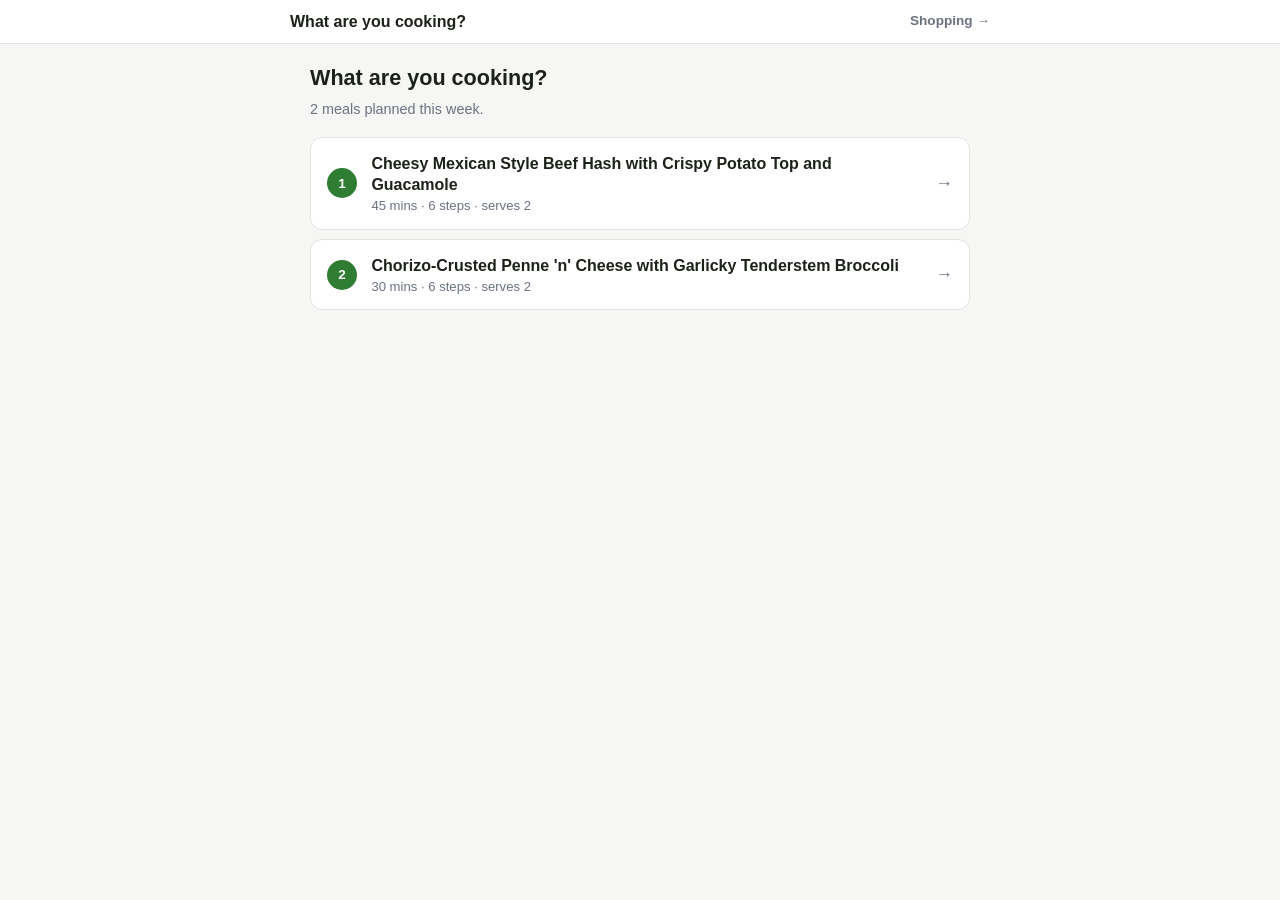
==== commit b7e6fbb7: "Shopping list 16 Aug 22:45" ====
--- a/docs/cook.html
+++ b/docs/cook.html
@@ -28,10 +28,35 @@
 header{background:var(--surface);border-bottom:1px solid var(--border);padding:.6rem 1rem;flex:0 0 auto}
 .bar{display:flex;align-items:center;gap:.6rem;max-width:700px;margin:0 auto}
 h1{font-size:1rem;margin:0;flex:1;white-space:nowrap;overflow:hidden;text-overflow:ellipsis}
-select{padding:.4rem .5rem;min-height:40px;border:1px solid var(--border);border-radius:8px;
-       background:var(--surface);color:var(--text);font-size:.9rem;font-family:inherit;max-width:55%}
 a.home{color:var(--muted);text-decoration:none;font-size:.85rem;font-weight:600;white-space:nowrap}
 a.home:hover{color:var(--accent-dark)}
+#back{display:none;min-width:44px;min-height:40px;border:1px solid var(--border);
+      border-radius:9px;background:transparent;color:var(--text);font-size:1rem;
+      cursor:pointer;font-family:inherit;flex:0 0 auto}
+#back:hover{background:var(--accent-soft);color:var(--accent-dark)}
+body.in-recipe #back{display:block}
+
+/* --- chooser ---
+   Visible by default so the page shows the list immediately, before the
+   routing script runs. JS hides it once you pick a recipe. */
+#chooser{display:block;padding:1.1rem 1.2rem 2rem;overflow-y:auto;flex:1 1 auto}
+body.in-recipe #chooser{display:none}
+footer{display:none}
+body.in-recipe footer, body.no-chooser footer{display:block}
+.chooser-inner{max-width:660px;margin:0 auto}
+.chooser-inner h2{font-size:1.35rem;margin:0 0 .3rem}
+.pick{display:flex;align-items:center;gap:.9rem;width:100%;text-align:left;
+      background:var(--surface);border:1px solid var(--border);border-radius:12px;
+      padding:.95rem 1rem;margin-bottom:.6rem;cursor:pointer;color:var(--text);
+      font-family:inherit;font-size:1rem;min-height:64px}
+.pick:hover{border-color:var(--accent);background:var(--accent-soft)}
+.pick .n{flex:0 0 auto;width:30px;height:30px;border-radius:50%;background:var(--accent);
+         color:#fff;display:flex;align-items:center;justify-content:center;
+         font-weight:700;font-size:.85rem}
+.pick .t{flex:1;min-width:0}
+.pick .nm{display:block;font-weight:600;line-height:1.35}
+.pick .sub{display:block;font-size:.82rem;color:var(--muted);margin-top:.15rem}
+.pick .go{flex:0 0 auto;color:var(--muted);font-size:1.1rem}
 
 main{flex:1 1 auto;min-height:0;display:flex;flex-direction:column}
 .deck{display:none;flex:1 1 auto;min-height:0;flex-direction:column}
@@ -76,13 +101,16 @@
 <body>
 <header>
   <div class="bar">
+    <button id="back" aria-label="Back to recipe list">&larr;</button>
     <h1 id="title">Cook</h1>
-    <select id="picker" aria-label="Choose recipe"><option value="0">Cheesy Mexican Style Beef Hash with Crispy Potato Top and Guacamole</option><option value="1">Chorizo-Crusted Penne &#x27;n&#x27; Cheese with Garlicky Tenderstem Broccoli</option></select>
     <a class="home" href="./index.html">Shopping&nbsp;&rarr;</a>
   </div>
 </header>
 
-<main id="main"><div class="deck" data-name="Cheesy Mexican Style Beef Hash with Crispy Potato Top and Guacamole"><div class="track"><div class="card"><div class="card-inner"><h2>Cheesy Mexican Style Beef Hash with Crispy Potato Top and Guacamole</h2><p class="meta">45 mins · serves 2</p><ul class="ing"><li><span class="q">450</span><span>Potatoes</span></li><li><span class="q">1</span><span>Bell Pepper</span></li><li><span class="q">2</span><span>Garlic Clove</span></li><li><span class="q">240</span><span>British Beef Mince</span></li><li><span class="q">1</span><span>Mexican Style Spice Mix</span></li><li><span class="q">1</span><span>Finely Chopped Tomatoes</span></li><li><span class="q">10</span><span>Beef Stock Paste</span></li><li><span class="q">1</span><span>Avocado</span></li><li><span class="q">1</span><span>Lime</span></li><li><span class="q">30</span><span>Mature Cheddar Cheese</span></li><li><span class="q">50</span><span>Water for the Beef <span class="pill">cupboard</span></span></li></ul></div></div><div class="card"><div class="card-inner"><div class="step-no">Step 1 of 6</div><div class="step-text">Preheat your oven to 200°C. Chop the potatoes into 2cm chunks (no need to peel). Pop them on a large baking tray. Drizzle with oil, then season with salt and pepper. Toss to coat, then spread out in a single layer. TIP: Use two baking trays if necessary. Roast on the top shelf of your oven until golden, 25-30 mins. Turn halfway through.</div></div></div><div class="card"><div class="card-inner"><div class="step-no">Step 2 of 6</div><div class="step-text">Meanwhile, halve the pepper, discard the core and seeds then chop into 2cm chunks. Peel and grate the garlic (or use a garlic press).</div></div></div><div class="card"><div class="card-inner"><div class="step-no">Step 3 of 6</div><div class="step-text">Heat a drizzle of oil in a large frying pan on medium-high heat. When hot, add the beef mince and cook until browned, 4-5 mins, breaking it up with a spoon as it cooks. IMPORTANT: Wash your hands and equipment after handling raw mince. The mince is cooked when no longer pink in the middle. Once browned, drain and discard any excess fat. Add the pepper to the beef, stir together, and cook until softened, 5-7 mins, stirring occasionally. Season with salt and pepper.</div></div></div><div class="card"><div class="card-inner"><div class="step-no">Step 4 of 6</div><div class="step-text">Stir the Mexican style spice mix and garlic into the beef and cook for 1 min. Pour in the chopped tomatoes and water (see ingredients for amount). Stir in the beef stock paste, bring to the boil then reduce the heat to medium. Allow to simmer and thicken, stirring occasionally until there is almost no liquid left, 12-15 mins. TIP: Add a splash more water if the mixture looks a little dry.</div></div></div><div class="card"><div class="card-inner"><div class="step-no">Step 5 of 6</div><div class="step-text">Meanwhile, slice lengthways into the avocado. Once you reach the stone, turn the avocado around to cut it in half. Twist each half and pull it apart. Remove the stone then scoop out the insides into a bowl. Halve the lime and add a squeeze of juice and a pinch of salt and pepper. Mash with a fork. Taste and add more salt, pepper and lime juice if required. Grate the cheese.</div></div></div><div class="card"><div class="card-inner"><div class="step-no">Step 6 of 6</div><div class="step-text">Once the sauce has thickened, season with salt and pepper to taste. Spoon into an ovenproof dish. Top with the roasted potato and sprinkle over the cheese. Place on the top shelf of your oven and bake until the cheese has melted and is nice and golden, 10-12 mins. Once golden, serve in deep bowls with a dollop of guacamole. Enjoy!</div></div></div></div></div><div class="deck" data-name="Chorizo-Crusted Penne &#x27;n&#x27; Cheese with Garlicky Tenderstem Broccoli"><div class="track"><div class="card"><div class="card-inner"><h2>Chorizo-Crusted Penne &#x27;n&#x27; Cheese with Garlicky Tenderstem Broccoli</h2><p class="meta">30 mins · serves 2</p><ul class="ing"><li><span class="q">16</span><span>Plain Flour</span></li><li><span class="q">200</span><span>Penne Pasta</span></li><li><span class="q">150</span><span>Tenderstem® Broccoli</span></li><li><span class="q">1</span><span>Chicken Stock Powder</span></li><li><span class="q">1</span><span>Echalion Shallot</span></li><li><span class="q">1</span><span>Dried Thyme</span></li><li><span class="q">60</span><span>Chorizo</span></li><li><span class="q">1</span><span>Garlic Clove</span></li><li><span class="q">60</span><span>Mature Cheddar Cheese</span></li><li><span class="q">25</span><span>Panko Breadcrumbs</span></li><li><span class="q">150</span><span>Creme Fraiche</span></li><li><span class="q">1</span><span>Olive Oil <span class="pill">cupboard</span></span></li><li><span class="q">200</span><span>Water for the Sauce <span class="pill">cupboard</span></span></li></ul></div></div><div class="card"><div class="card-inner"><div class="step-no">Step 1 of 6</div><div class="step-text">Preheat your oven to 200°C. Bring a large saucepan of water to the boil with 0.5 tsp of salt for the pasta. Halve, peel and thinly slice the shallot. Peel and grate the garlic (or use a garlic press). Grate the cheese. Once boiling, add the wheat penne to the water, simmer until cooked, 12 mins. Drain in a colander, pop back in the pan and stir through a little oil to stop it sticking together.</div></div></div><div class="card"><div class="card-inner"><div class="step-no">Step 2 of 6</div><div class="step-text">Heat a drizzle of oil in a frying pan on medium-high heat. Once the oil is hot, add the chorizo and stir-fry until it releases its lovely red oil, 1-2 mins. Don&#x27;t let it take on too much colour! Pour the chorizo and all its oil into a bowl and add the breadcrumbs and the olive oil (see ingredient list for amount). Add a grind of pepper, stir to coat the crumbs in the oil and leave to the side.</div></div></div><div class="card"><div class="card-inner"><div class="step-no">Step 3 of 6</div><div class="step-text">Put your frying pan back on medium-high heat. Add the oil (see ingredients for amount) and the shallot. Stir-fry until the shallot is soft, 3-4 mins then stir in the flour. Cook until it forms a paste consistency, 1-2 mins. Gradually, stir in the water (see ingredient list for amount) and the stock powder. Bring to the boil, stir and simmer until thickened, 1-2 mins. Stir in the creme fraiche, then remove from the heat.</div></div></div><div class="card"><div class="card-inner"><div class="step-no">Step 4 of 6</div><div class="step-text">Add the dried thyme and cheddar to the sauce and stir until the cheese is melted. Taste and add salt and pepper if it needs it. Add the pasta to the sauce and stir to combine with a splash of water to loosen if you need to. Pour into an ovenproof dish. Sprinkle the chorizo crumb evenly over the top, then bake on the top shelf of your oven until the crumbs are golden, 5-6 mins. Once cooked, remove from your oven. Meanwhile, wash out your frying pan and pop back on medium high heat.</div></div></div><div class="card"><div class="card-inner"><div class="step-no">Step 5 of 6</div><div class="step-text">Add a drizzle of oil to your frying pan and once hot, add the Tenderstem broccoli and season with salt and pepper. Stir-fry until starting to char, 1-2 mins. Add the garlic to the pan and stir-fry for a minute longer, then add a splash of water and cover the pan with a lid or kitchen foil. Lower the heat to medium and steam the broccoli until tender, 4-5 mins. Remove the pan from the heat.</div></div></div><div class="card"><div class="card-inner"><div class="step-no">Step 6 of 6</div><div class="step-text">Spoon the penne &#x27;n cheese into bowls and serve the broccoli alongside. Enjoy!</div></div></div></div></div></main>
+<main id="main">
+<div id="chooser"><div class="chooser-inner"><h2>What are you cooking?</h2><p class="meta">2 meals planned this week.</p><button class="pick" data-index="0"><span class="n">1</span><span class="t"><span class="nm">Cheesy Mexican Style Beef Hash with Crispy Potato Top and Guacamole</span><span class="sub">45 mins · 6 steps · serves 2</span></span><span class="go">&rarr;</span></button><button class="pick" data-index="1"><span class="n">2</span><span class="t"><span class="nm">Chorizo-Crusted Penne &#x27;n&#x27; Cheese with Garlicky Tenderstem Broccoli</span><span class="sub">30 mins · 6 steps · serves 2</span></span><span class="go">&rarr;</span></button></div></div>
+<div class="deck" data-name="Cheesy Mexican Style Beef Hash with Crispy Potato Top and Guacamole"><div class="track"><div class="card"><div class="card-inner"><h2>Cheesy Mexican Style Beef Hash with Crispy Potato Top and Guacamole</h2><p class="meta">45 mins · serves 2</p><ul class="ing"><li><span class="q">450</span><span>Potatoes</span></li><li><span class="q">1</span><span>Bell Pepper</span></li><li><span class="q">2</span><span>Garlic Clove</span></li><li><span class="q">240</span><span>British Beef Mince</span></li><li><span class="q">1</span><span>Mexican Style Spice Mix</span></li><li><span class="q">1</span><span>Finely Chopped Tomatoes</span></li><li><span class="q">10</span><span>Beef Stock Paste</span></li><li><span class="q">1</span><span>Avocado</span></li><li><span class="q">1</span><span>Lime</span></li><li><span class="q">30</span><span>Mature Cheddar Cheese</span></li><li><span class="q">50</span><span>Water for the Beef <span class="pill">cupboard</span></span></li></ul></div></div><div class="card"><div class="card-inner"><div class="step-no">Step 1 of 6</div><div class="step-text">Preheat your oven to 200°C. Chop the potatoes into 2cm chunks (no need to peel). Pop them on a large baking tray. Drizzle with oil, then season with salt and pepper. Toss to coat, then spread out in a single layer. TIP: Use two baking trays if necessary. Roast on the top shelf of your oven until golden, 25-30 mins. Turn halfway through.</div></div></div><div class="card"><div class="card-inner"><div class="step-no">Step 2 of 6</div><div class="step-text">Meanwhile, halve the pepper, discard the core and seeds then chop into 2cm chunks. Peel and grate the garlic (or use a garlic press).</div></div></div><div class="card"><div class="card-inner"><div class="step-no">Step 3 of 6</div><div class="step-text">Heat a drizzle of oil in a large frying pan on medium-high heat. When hot, add the beef mince and cook until browned, 4-5 mins, breaking it up with a spoon as it cooks. IMPORTANT: Wash your hands and equipment after handling raw mince. The mince is cooked when no longer pink in the middle. Once browned, drain and discard any excess fat. Add the pepper to the beef, stir together, and cook until softened, 5-7 mins, stirring occasionally. Season with salt and pepper.</div></div></div><div class="card"><div class="card-inner"><div class="step-no">Step 4 of 6</div><div class="step-text">Stir the Mexican style spice mix and garlic into the beef and cook for 1 min. Pour in the chopped tomatoes and water (see ingredients for amount). Stir in the beef stock paste, bring to the boil then reduce the heat to medium. Allow to simmer and thicken, stirring occasionally until there is almost no liquid left, 12-15 mins. TIP: Add a splash more water if the mixture looks a little dry.</div></div></div><div class="card"><div class="card-inner"><div class="step-no">Step 5 of 6</div><div class="step-text">Meanwhile, slice lengthways into the avocado. Once you reach the stone, turn the avocado around to cut it in half. Twist each half and pull it apart. Remove the stone then scoop out the insides into a bowl. Halve the lime and add a squeeze of juice and a pinch of salt and pepper. Mash with a fork. Taste and add more salt, pepper and lime juice if required. Grate the cheese.</div></div></div><div class="card"><div class="card-inner"><div class="step-no">Step 6 of 6</div><div class="step-text">Once the sauce has thickened, season with salt and pepper to taste. Spoon into an ovenproof dish. Top with the roasted potato and sprinkle over the cheese. Place on the top shelf of your oven and bake until the cheese has melted and is nice and golden, 10-12 mins. Once golden, serve in deep bowls with a dollop of guacamole. Enjoy!</div></div></div></div></div><div class="deck" data-name="Chorizo-Crusted Penne &#x27;n&#x27; Cheese with Garlicky Tenderstem Broccoli"><div class="track"><div class="card"><div class="card-inner"><h2>Chorizo-Crusted Penne &#x27;n&#x27; Cheese with Garlicky Tenderstem Broccoli</h2><p class="meta">30 mins · serves 2</p><ul class="ing"><li><span class="q">16</span><span>Plain Flour</span></li><li><span class="q">200</span><span>Penne Pasta</span></li><li><span class="q">150</span><span>Tenderstem® Broccoli</span></li><li><span class="q">1</span><span>Chicken Stock Powder</span></li><li><span class="q">1</span><span>Echalion Shallot</span></li><li><span class="q">1</span><span>Dried Thyme</span></li><li><span class="q">60</span><span>Chorizo</span></li><li><span class="q">1</span><span>Garlic Clove</span></li><li><span class="q">60</span><span>Mature Cheddar Cheese</span></li><li><span class="q">25</span><span>Panko Breadcrumbs</span></li><li><span class="q">150</span><span>Creme Fraiche</span></li><li><span class="q">1</span><span>Olive Oil <span class="pill">cupboard</span></span></li><li><span class="q">200</span><span>Water for the Sauce <span class="pill">cupboard</span></span></li></ul></div></div><div class="card"><div class="card-inner"><div class="step-no">Step 1 of 6</div><div class="step-text">Preheat your oven to 200°C. Bring a large saucepan of water to the boil with 0.5 tsp of salt for the pasta. Halve, peel and thinly slice the shallot. Peel and grate the garlic (or use a garlic press). Grate the cheese. Once boiling, add the wheat penne to the water, simmer until cooked, 12 mins. Drain in a colander, pop back in the pan and stir through a little oil to stop it sticking together.</div></div></div><div class="card"><div class="card-inner"><div class="step-no">Step 2 of 6</div><div class="step-text">Heat a drizzle of oil in a frying pan on medium-high heat. Once the oil is hot, add the chorizo and stir-fry until it releases its lovely red oil, 1-2 mins. Don&#x27;t let it take on too much colour! Pour the chorizo and all its oil into a bowl and add the breadcrumbs and the olive oil (see ingredient list for amount). Add a grind of pepper, stir to coat the crumbs in the oil and leave to the side.</div></div></div><div class="card"><div class="card-inner"><div class="step-no">Step 3 of 6</div><div class="step-text">Put your frying pan back on medium-high heat. Add the oil (see ingredients for amount) and the shallot. Stir-fry until the shallot is soft, 3-4 mins then stir in the flour. Cook until it forms a paste consistency, 1-2 mins. Gradually, stir in the water (see ingredient list for amount) and the stock powder. Bring to the boil, stir and simmer until thickened, 1-2 mins. Stir in the creme fraiche, then remove from the heat.</div></div></div><div class="card"><div class="card-inner"><div class="step-no">Step 4 of 6</div><div class="step-text">Add the dried thyme and cheddar to the sauce and stir until the cheese is melted. Taste and add salt and pepper if it needs it. Add the pasta to the sauce and stir to combine with a splash of water to loosen if you need to. Pour into an ovenproof dish. Sprinkle the chorizo crumb evenly over the top, then bake on the top shelf of your oven until the crumbs are golden, 5-6 mins. Once cooked, remove from your oven. Meanwhile, wash out your frying pan and pop back on medium high heat.</div></div></div><div class="card"><div class="card-inner"><div class="step-no">Step 5 of 6</div><div class="step-text">Add a drizzle of oil to your frying pan and once hot, add the Tenderstem broccoli and season with salt and pepper. Stir-fry until starting to char, 1-2 mins. Add the garlic to the pan and stir-fry for a minute longer, then add a splash of water and cover the pan with a lid or kitchen foil. Lower the heat to medium and steam the broccoli until tender, 4-5 mins. Remove the pan from the heat.</div></div></div><div class="card"><div class="card-inner"><div class="step-no">Step 6 of 6</div><div class="step-text">Spoon the penne &#x27;n cheese into bowls and serve the broccoli alongside. Enjoy!</div></div></div></div></div>
+</main>
 
 <footer>
   <div class="nav">
@@ -100,12 +128,17 @@
   var decks = Array.prototype.slice.call(document.querySelectorAll('.deck'));
   if (!decks.length) return;
 
-  var picker = document.getElementById('picker');
   var title = document.getElementById('title');
   var dots = document.getElementById('dots');
   var prev = document.getElementById('prev');
   var next = document.getElementById('next');
+  var back = document.getElementById('back');
+  var hasChooser = !!document.getElementById('chooser');
   var current = 0;
+
+  // With a single recipe there is no list to go back to, so the footer nav
+  // is always on and the page opens straight into the steps.
+  if (!hasChooser) document.body.classList.add('no-chooser');
 
   function deck() { return decks[current]; }
   function track() { return deck().querySelector('.track'); }
@@ -138,10 +171,42 @@
   function show(i) {
     decks.forEach(function (d, k) { d.classList.toggle('active', k === i); });
     current = i;
+    document.body.classList.add('in-recipe');
     title.textContent = decks[i].dataset.name;
     track().scrollTo({ left: 0 });
     paint();
   }
+
+  function showChooser() {
+    decks.forEach(function (d) { d.classList.remove('active'); });
+    document.body.classList.remove('in-recipe');
+    title.textContent = 'What are you cooking?';
+  }
+
+  // Driven by the URL hash so the phone's own back button leaves a recipe
+  // and returns to the list, rather than leaving the page entirely.
+  function route() {
+    var match = /^#r(\d+)$/.exec(window.location.hash);
+    if (match && decks[+match[1]]) {
+      show(+match[1]);
+    } else if (hasChooser) {
+      showChooser();
+    } else {
+      show(0);
+    }
+  }
+
+  window.addEventListener('hashchange', route);
+
+  Array.prototype.forEach.call(document.querySelectorAll('.pick'), function (btn) {
+    btn.addEventListener('click', function () {
+      window.location.hash = 'r' + btn.dataset.index;
+    });
+  });
+
+  back.addEventListener('click', function () {
+    if (hasChooser) window.location.hash = '';
+  });
 
   decks.forEach(function (d) {
     var t = d.querySelector('.track');
@@ -159,10 +224,6 @@
     if (e.key === 'ArrowLeft') go(-1);
     if (e.key === 'ArrowRight') go(1);
   });
-
-  if (picker) {
-    picker.addEventListener('change', function () { show(parseInt(picker.value, 10)); });
-  }
 
   window.addEventListener('resize', paint);
 
@@ -185,7 +246,7 @@
     awake.parentElement.style.display = 'none';
   }
 
-  show(0);
+  route();
 
   if ('serviceWorker' in navigator) {
     navigator.serviceWorker.register('./sw.js').catch(function () {});
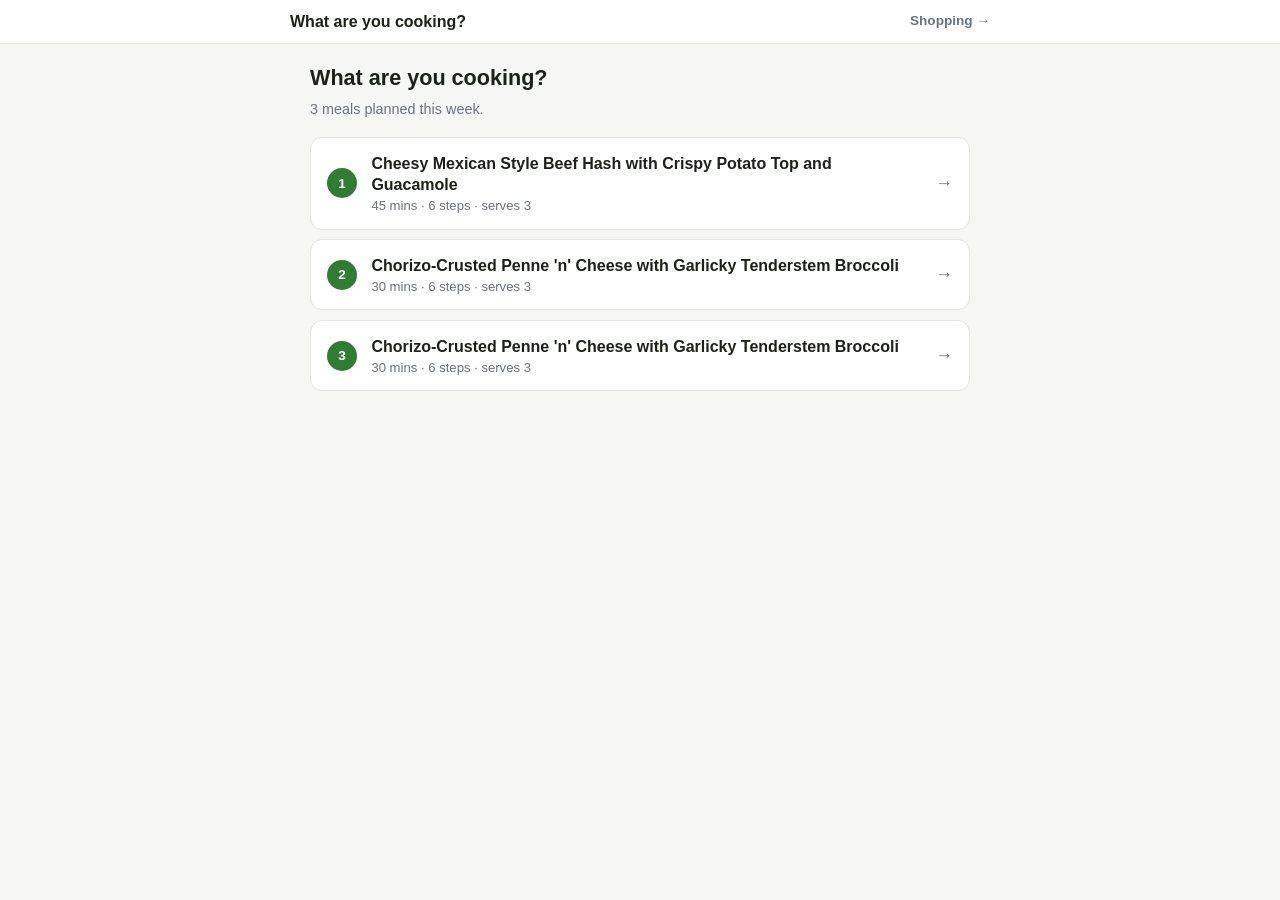
==== commit d4d6fc2a: "Shopping list 16 Aug 23:37" ====
--- a/docs/cook.html
+++ b/docs/cook.html
@@ -70,7 +70,10 @@
       padding:1.1rem 1.2rem 1.5rem;overflow-y:auto;display:flex;flex-direction:column}
 .card-inner{max-width:660px;margin:0 auto;width:100%}
 .step-no{font-size:.78rem;font-weight:700;text-transform:uppercase;letter-spacing:.06em;
-         color:var(--accent-dark);margin-bottom:.5rem}
+         color:var(--accent-dark);margin-bottom:.3rem}
+.cap{font-size:1.05rem;font-weight:700;margin-bottom:.5rem}
+.shot{width:100%;max-height:38vh;object-fit:cover;border-radius:10px;margin-bottom:.7rem;
+      background:var(--border)}
 .step-text{font-size:1.22rem;line-height:1.55}
 @media (min-width:640px){ .step-text{font-size:1.3rem} }
 
@@ -108,8 +111,8 @@
 </header>
 
 <main id="main">
-<div id="chooser"><div class="chooser-inner"><h2>What are you cooking?</h2><p class="meta">2 meals planned this week.</p><button class="pick" data-index="0"><span class="n">1</span><span class="t"><span class="nm">Cheesy Mexican Style Beef Hash with Crispy Potato Top and Guacamole</span><span class="sub">45 mins · 6 steps · serves 2</span></span><span class="go">&rarr;</span></button><button class="pick" data-index="1"><span class="n">2</span><span class="t"><span class="nm">Chorizo-Crusted Penne &#x27;n&#x27; Cheese with Garlicky Tenderstem Broccoli</span><span class="sub">30 mins · 6 steps · serves 2</span></span><span class="go">&rarr;</span></button></div></div>
-<div class="deck" data-name="Cheesy Mexican Style Beef Hash with Crispy Potato Top and Guacamole"><div class="track"><div class="card"><div class="card-inner"><h2>Cheesy Mexican Style Beef Hash with Crispy Potato Top and Guacamole</h2><p class="meta">45 mins · serves 2</p><ul class="ing"><li><span class="q">450</span><span>Potatoes</span></li><li><span class="q">1</span><span>Bell Pepper</span></li><li><span class="q">2</span><span>Garlic Clove</span></li><li><span class="q">240</span><span>British Beef Mince</span></li><li><span class="q">1</span><span>Mexican Style Spice Mix</span></li><li><span class="q">1</span><span>Finely Chopped Tomatoes</span></li><li><span class="q">10</span><span>Beef Stock Paste</span></li><li><span class="q">1</span><span>Avocado</span></li><li><span class="q">1</span><span>Lime</span></li><li><span class="q">30</span><span>Mature Cheddar Cheese</span></li><li><span class="q">50</span><span>Water for the Beef <span class="pill">cupboard</span></span></li></ul></div></div><div class="card"><div class="card-inner"><div class="step-no">Step 1 of 6</div><div class="step-text">Preheat your oven to 200°C. Chop the potatoes into 2cm chunks (no need to peel). Pop them on a large baking tray. Drizzle with oil, then season with salt and pepper. Toss to coat, then spread out in a single layer. TIP: Use two baking trays if necessary. Roast on the top shelf of your oven until golden, 25-30 mins. Turn halfway through.</div></div></div><div class="card"><div class="card-inner"><div class="step-no">Step 2 of 6</div><div class="step-text">Meanwhile, halve the pepper, discard the core and seeds then chop into 2cm chunks. Peel and grate the garlic (or use a garlic press).</div></div></div><div class="card"><div class="card-inner"><div class="step-no">Step 3 of 6</div><div class="step-text">Heat a drizzle of oil in a large frying pan on medium-high heat. When hot, add the beef mince and cook until browned, 4-5 mins, breaking it up with a spoon as it cooks. IMPORTANT: Wash your hands and equipment after handling raw mince. The mince is cooked when no longer pink in the middle. Once browned, drain and discard any excess fat. Add the pepper to the beef, stir together, and cook until softened, 5-7 mins, stirring occasionally. Season with salt and pepper.</div></div></div><div class="card"><div class="card-inner"><div class="step-no">Step 4 of 6</div><div class="step-text">Stir the Mexican style spice mix and garlic into the beef and cook for 1 min. Pour in the chopped tomatoes and water (see ingredients for amount). Stir in the beef stock paste, bring to the boil then reduce the heat to medium. Allow to simmer and thicken, stirring occasionally until there is almost no liquid left, 12-15 mins. TIP: Add a splash more water if the mixture looks a little dry.</div></div></div><div class="card"><div class="card-inner"><div class="step-no">Step 5 of 6</div><div class="step-text">Meanwhile, slice lengthways into the avocado. Once you reach the stone, turn the avocado around to cut it in half. Twist each half and pull it apart. Remove the stone then scoop out the insides into a bowl. Halve the lime and add a squeeze of juice and a pinch of salt and pepper. Mash with a fork. Taste and add more salt, pepper and lime juice if required. Grate the cheese.</div></div></div><div class="card"><div class="card-inner"><div class="step-no">Step 6 of 6</div><div class="step-text">Once the sauce has thickened, season with salt and pepper to taste. Spoon into an ovenproof dish. Top with the roasted potato and sprinkle over the cheese. Place on the top shelf of your oven and bake until the cheese has melted and is nice and golden, 10-12 mins. Once golden, serve in deep bowls with a dollop of guacamole. Enjoy!</div></div></div></div></div><div class="deck" data-name="Chorizo-Crusted Penne &#x27;n&#x27; Cheese with Garlicky Tenderstem Broccoli"><div class="track"><div class="card"><div class="card-inner"><h2>Chorizo-Crusted Penne &#x27;n&#x27; Cheese with Garlicky Tenderstem Broccoli</h2><p class="meta">30 mins · serves 2</p><ul class="ing"><li><span class="q">16</span><span>Plain Flour</span></li><li><span class="q">200</span><span>Penne Pasta</span></li><li><span class="q">150</span><span>Tenderstem® Broccoli</span></li><li><span class="q">1</span><span>Chicken Stock Powder</span></li><li><span class="q">1</span><span>Echalion Shallot</span></li><li><span class="q">1</span><span>Dried Thyme</span></li><li><span class="q">60</span><span>Chorizo</span></li><li><span class="q">1</span><span>Garlic Clove</span></li><li><span class="q">60</span><span>Mature Cheddar Cheese</span></li><li><span class="q">25</span><span>Panko Breadcrumbs</span></li><li><span class="q">150</span><span>Creme Fraiche</span></li><li><span class="q">1</span><span>Olive Oil <span class="pill">cupboard</span></span></li><li><span class="q">200</span><span>Water for the Sauce <span class="pill">cupboard</span></span></li></ul></div></div><div class="card"><div class="card-inner"><div class="step-no">Step 1 of 6</div><div class="step-text">Preheat your oven to 200°C. Bring a large saucepan of water to the boil with 0.5 tsp of salt for the pasta. Halve, peel and thinly slice the shallot. Peel and grate the garlic (or use a garlic press). Grate the cheese. Once boiling, add the wheat penne to the water, simmer until cooked, 12 mins. Drain in a colander, pop back in the pan and stir through a little oil to stop it sticking together.</div></div></div><div class="card"><div class="card-inner"><div class="step-no">Step 2 of 6</div><div class="step-text">Heat a drizzle of oil in a frying pan on medium-high heat. Once the oil is hot, add the chorizo and stir-fry until it releases its lovely red oil, 1-2 mins. Don&#x27;t let it take on too much colour! Pour the chorizo and all its oil into a bowl and add the breadcrumbs and the olive oil (see ingredient list for amount). Add a grind of pepper, stir to coat the crumbs in the oil and leave to the side.</div></div></div><div class="card"><div class="card-inner"><div class="step-no">Step 3 of 6</div><div class="step-text">Put your frying pan back on medium-high heat. Add the oil (see ingredients for amount) and the shallot. Stir-fry until the shallot is soft, 3-4 mins then stir in the flour. Cook until it forms a paste consistency, 1-2 mins. Gradually, stir in the water (see ingredient list for amount) and the stock powder. Bring to the boil, stir and simmer until thickened, 1-2 mins. Stir in the creme fraiche, then remove from the heat.</div></div></div><div class="card"><div class="card-inner"><div class="step-no">Step 4 of 6</div><div class="step-text">Add the dried thyme and cheddar to the sauce and stir until the cheese is melted. Taste and add salt and pepper if it needs it. Add the pasta to the sauce and stir to combine with a splash of water to loosen if you need to. Pour into an ovenproof dish. Sprinkle the chorizo crumb evenly over the top, then bake on the top shelf of your oven until the crumbs are golden, 5-6 mins. Once cooked, remove from your oven. Meanwhile, wash out your frying pan and pop back on medium high heat.</div></div></div><div class="card"><div class="card-inner"><div class="step-no">Step 5 of 6</div><div class="step-text">Add a drizzle of oil to your frying pan and once hot, add the Tenderstem broccoli and season with salt and pepper. Stir-fry until starting to char, 1-2 mins. Add the garlic to the pan and stir-fry for a minute longer, then add a splash of water and cover the pan with a lid or kitchen foil. Lower the heat to medium and steam the broccoli until tender, 4-5 mins. Remove the pan from the heat.</div></div></div><div class="card"><div class="card-inner"><div class="step-no">Step 6 of 6</div><div class="step-text">Spoon the penne &#x27;n cheese into bowls and serve the broccoli alongside. Enjoy!</div></div></div></div></div>
+<div id="chooser"><div class="chooser-inner"><h2>What are you cooking?</h2><p class="meta">3 meals planned this week.</p><button class="pick" data-index="0"><span class="n">1</span><span class="t"><span class="nm">Cheesy Mexican Style Beef Hash with Crispy Potato Top and Guacamole</span><span class="sub">45 mins · 6 steps · serves 3</span></span><span class="go">&rarr;</span></button><button class="pick" data-index="1"><span class="n">2</span><span class="t"><span class="nm">Chorizo-Crusted Penne &#x27;n&#x27; Cheese with Garlicky Tenderstem Broccoli</span><span class="sub">30 mins · 6 steps · serves 3</span></span><span class="go">&rarr;</span></button><button class="pick" data-index="2"><span class="n">3</span><span class="t"><span class="nm">Chorizo-Crusted Penne &#x27;n&#x27; Cheese with Garlicky Tenderstem Broccoli</span><span class="sub">30 mins · 6 steps · serves 3</span></span><span class="go">&rarr;</span></button></div></div>
+<div class="deck" data-name="Cheesy Mexican Style Beef Hash with Crispy Potato Top and Guacamole"><div class="track"><div class="card"><div class="card-inner"><h2>Cheesy Mexican Style Beef Hash with Crispy Potato Top and Guacamole</h2><p class="meta">45 mins · serves 3</p><ul class="ing"><li><span class="q">700</span><span>Potatoes</span></li><li><span class="q">2</span><span>Bell Pepper</span></li><li><span class="q">3</span><span>Garlic Clove</span></li><li><span class="q">360</span><span>British Beef Mince</span></li><li><span class="q">1</span><span>Mexican Style Spice Mix</span></li><li><span class="q">1</span><span>Finely Chopped Tomatoes</span></li><li><span class="q">15</span><span>Beef Stock Paste</span></li><li><span class="q">1</span><span>Avocado</span></li><li><span class="q">1</span><span>Lime</span></li><li><span class="q">45</span><span>Mature Cheddar Cheese</span></li><li><span class="q">50</span><span>Water for the Beef <span class="pill">cupboard</span></span></li></ul></div></div><div class="card"><div class="card-inner"><div class="step-no">Step 1 of 6</div><div class="cap">Roast the Potatoes</div><img class="shot" src="./img/c4655151fd4569d5.jpg" alt="Roast the Potatoes" loading="lazy"><div class="step-text">Preheat your oven to 200°C. Chop the potatoes into 2cm chunks (no need to peel). Pop them on a large baking tray. Drizzle with oil, then season with salt and pepper. Toss to coat, then spread out in a single layer. TIP: Use two baking trays if necessary. Roast on the top shelf of your oven until golden, 25-30 mins. Turn halfway through.</div></div></div><div class="card"><div class="card-inner"><div class="step-no">Step 2 of 6</div><div class="cap">Get Prepped</div><img class="shot" src="./img/247051050ac9062f.jpg" alt="Get Prepped" loading="lazy"><div class="step-text">Meanwhile, halve the pepper, discard the core and seeds then chop into 2cm chunks. Peel and grate the garlic (or use a garlic press).</div></div></div><div class="card"><div class="card-inner"><div class="step-no">Step 3 of 6</div><div class="cap">Brown the Beef</div><img class="shot" src="./img/088159ecccb86614.jpg" alt="Brown the Beef" loading="lazy"><div class="step-text">Heat a drizzle of oil in a large frying pan on medium-high heat. When hot, add the beef mince and cook until browned, 4-5 mins, breaking it up with a spoon as it cooks. IMPORTANT: Wash your hands and equipment after handling raw mince. The mince is cooked when no longer pink in the middle. Once browned, drain and discard any excess fat. Add the pepper to the beef, stir together, and cook until softened, 5-7 mins, stirring occasionally. Season with salt and pepper.</div></div></div><div class="card"><div class="card-inner"><div class="step-no">Step 4 of 6</div><div class="cap">Simmer</div><img class="shot" src="./img/73c6f4f6aec4038b.jpg" alt="Simmer" loading="lazy"><div class="step-text">Stir the Mexican style spice mix and garlic into the beef and cook for 1 min. Pour in the chopped tomatoes and water (see ingredients for amount). Stir in the beef stock paste, bring to the boil then reduce the heat to medium. Allow to simmer and thicken, stirring occasionally until there is almost no liquid left, 12-15 mins. TIP: Add a splash more water if the mixture looks a little dry.</div></div></div><div class="card"><div class="card-inner"><div class="step-no">Step 5 of 6</div><div class="cap">Make the Guacamole</div><img class="shot" src="./img/d98a4a73e38cf54f.jpg" alt="Make the Guacamole" loading="lazy"><div class="step-text">Meanwhile, slice lengthways into the avocado. Once you reach the stone, turn the avocado around to cut it in half. Twist each half and pull it apart. Remove the stone then scoop out the insides into a bowl. Halve the lime and add a squeeze of juice and a pinch of salt and pepper. Mash with a fork. Taste and add more salt, pepper and lime juice if required. Grate the cheese.</div></div></div><div class="card"><div class="card-inner"><div class="step-no">Step 6 of 6</div><div class="cap">Finish and Serve</div><img class="shot" src="./img/4db0aaa59e637aab.jpg" alt="Finish and Serve" loading="lazy"><div class="step-text">Once the sauce has thickened, season with salt and pepper to taste. Spoon into an ovenproof dish. Top with the roasted potato and sprinkle over the cheese. Place on the top shelf of your oven and bake until the cheese has melted and is nice and golden, 10-12 mins. Once golden, serve in deep bowls with a dollop of guacamole. Enjoy!</div></div></div></div></div><div class="deck" data-name="Chorizo-Crusted Penne &#x27;n&#x27; Cheese with Garlicky Tenderstem Broccoli"><div class="track"><div class="card"><div class="card-inner"><h2>Chorizo-Crusted Penne &#x27;n&#x27; Cheese with Garlicky Tenderstem Broccoli</h2><p class="meta">30 mins · serves 3</p><ul class="ing"><li><span class="q">24</span><span>Plain Flour</span></li><li><span class="q">300</span><span>Penne Pasta</span></li><li><span class="q">200</span><span>Tenderstem® Broccoli</span></li><li><span class="q">2</span><span>Chicken Stock Powder</span></li><li><span class="q">1</span><span>Echalion Shallot</span></li><li><span class="q">1</span><span>Dried Thyme</span></li><li><span class="q">90</span><span>Chorizo</span></li><li><span class="q">2</span><span>Garlic Clove</span></li><li><span class="q">90</span><span>Mature Cheddar Cheese</span></li><li><span class="q">50</span><span>Panko Breadcrumbs</span></li><li><span class="q">225</span><span>Creme Fraiche</span></li><li><span class="q">2</span><span>Olive Oil <span class="pill">cupboard</span></span></li><li><span class="q">300</span><span>Water for the Sauce <span class="pill">cupboard</span></span></li></ul></div></div><div class="card"><div class="card-inner"><div class="step-no">Step 1 of 6</div><div class="cap">Get Prepped</div><img class="shot" src="./img/5bd7012772b41b2c.jpg" alt="Get Prepped" loading="lazy"><div class="step-text">Preheat your oven to 200°C. Bring a large saucepan of water to the boil with 0.5 tsp of salt for the pasta. Halve, peel and thinly slice the shallot. Peel and grate the garlic (or use a garlic press). Grate the cheese. Once boiling, add the wheat penne to the water, simmer until cooked, 12 mins. Drain in a colander, pop back in the pan and stir through a little oil to stop it sticking together.</div></div></div><div class="card"><div class="card-inner"><div class="step-no">Step 2 of 6</div><div class="cap">Make the Crumb</div><img class="shot" src="./img/7ed1045b4bff6300.jpg" alt="Make the Crumb" loading="lazy"><div class="step-text">Heat a drizzle of oil in a frying pan on medium-high heat. Once the oil is hot, add the chorizo and stir-fry until it releases its lovely red oil, 1-2 mins. Don&#x27;t let it take on too much colour! Pour the chorizo and all its oil into a bowl and add the breadcrumbs and the olive oil (see ingredient list for amount). Add a grind of pepper, stir to coat the crumbs in the oil and leave to the side.</div></div></div><div class="card"><div class="card-inner"><div class="step-no">Step 3 of 6</div><div class="cap">Make the Sauce</div><img class="shot" src="./img/48b42d94e75e11cb.jpg" alt="Make the Sauce" loading="lazy"><div class="step-text">Put your frying pan back on medium-high heat. Add the oil (see ingredients for amount) and the shallot. Stir-fry until the shallot is soft, 3-4 mins then stir in the flour. Cook until it forms a paste consistency, 1-2 mins. Gradually, stir in the water (see ingredient list for amount) and the stock powder. Bring to the boil, stir and simmer until thickened, 1-2 mins. Stir in the creme fraiche, then remove from the heat.</div></div></div><div class="card"><div class="card-inner"><div class="step-no">Step 4 of 6</div><div class="cap">Assemble</div><img class="shot" src="./img/6e1c8da292e48b8e.jpg" alt="Assemble" loading="lazy"><div class="step-text">Add the dried thyme and cheddar to the sauce and stir until the cheese is melted. Taste and add salt and pepper if it needs it. Add the pasta to the sauce and stir to combine with a splash of water to loosen if you need to. Pour into an ovenproof dish. Sprinkle the chorizo crumb evenly over the top, then bake on the top shelf of your oven until the crumbs are golden, 5-6 mins. Once cooked, remove from your oven. Meanwhile, wash out your frying pan and pop back on medium high heat.</div></div></div><div class="card"><div class="card-inner"><div class="step-no">Step 5 of 6</div><div class="cap">Cook the Broccoli</div><img class="shot" src="./img/6166a0c927e30be2.jpg" alt="Cook the Broccoli" loading="lazy"><div class="step-text">Add a drizzle of oil to your frying pan and once hot, add the Tenderstem broccoli and season with salt and pepper. Stir-fry until starting to char, 1-2 mins. Add the garlic to the pan and stir-fry for a minute longer, then add a splash of water and cover the pan with a lid or kitchen foil. Lower the heat to medium and steam the broccoli until tender, 4-5 mins. Remove the pan from the heat.</div></div></div><div class="card"><div class="card-inner"><div class="step-no">Step 6 of 6</div><div class="cap">Finish and Serve</div><img class="shot" src="./img/3a414dba654d9b9f.jpg" alt="Finish and Serve" loading="lazy"><div class="step-text">Spoon the penne &#x27;n cheese into bowls and serve the broccoli alongside. Enjoy!</div></div></div></div></div><div class="deck" data-name="Chorizo-Crusted Penne &#x27;n&#x27; Cheese with Garlicky Tenderstem Broccoli"><div class="track"><div class="card"><div class="card-inner"><h2>Chorizo-Crusted Penne &#x27;n&#x27; Cheese with Garlicky Tenderstem Broccoli</h2><p class="meta">30 mins · serves 3</p><ul class="ing"><li><span class="q">24</span><span>Plain Flour</span></li><li><span class="q">300</span><span>Penne Pasta</span></li><li><span class="q">200</span><span>Tenderstem® Broccoli</span></li><li><span class="q">2</span><span>Chicken Stock Powder</span></li><li><span class="q">1</span><span>Echalion Shallot</span></li><li><span class="q">1</span><span>Dried Thyme</span></li><li><span class="q">90</span><span>Chorizo</span></li><li><span class="q">2</span><span>Garlic Clove</span></li><li><span class="q">90</span><span>Mature Cheddar Cheese</span></li><li><span class="q">50</span><span>Panko Breadcrumbs</span></li><li><span class="q">225</span><span>Creme Fraiche</span></li><li><span class="q">2</span><span>Olive Oil <span class="pill">cupboard</span></span></li><li><span class="q">300</span><span>Water for the Sauce <span class="pill">cupboard</span></span></li></ul></div></div><div class="card"><div class="card-inner"><div class="step-no">Step 1 of 6</div><div class="cap">Get Prepped</div><img class="shot" src="./img/5bd7012772b41b2c.jpg" alt="Get Prepped" loading="lazy"><div class="step-text">Preheat your oven to 200°C. Bring a large saucepan of water to the boil with 0.5 tsp of salt for the pasta. Halve, peel and thinly slice the shallot. Peel and grate the garlic (or use a garlic press). Grate the cheese. Once boiling, add the wheat penne to the water, simmer until cooked, 12 mins. Drain in a colander, pop back in the pan and stir through a little oil to stop it sticking together.</div></div></div><div class="card"><div class="card-inner"><div class="step-no">Step 2 of 6</div><div class="cap">Make the Crumb</div><img class="shot" src="./img/7ed1045b4bff6300.jpg" alt="Make the Crumb" loading="lazy"><div class="step-text">Heat a drizzle of oil in a frying pan on medium-high heat. Once the oil is hot, add the chorizo and stir-fry until it releases its lovely red oil, 1-2 mins. Don&#x27;t let it take on too much colour! Pour the chorizo and all its oil into a bowl and add the breadcrumbs and the olive oil (see ingredient list for amount). Add a grind of pepper, stir to coat the crumbs in the oil and leave to the side.</div></div></div><div class="card"><div class="card-inner"><div class="step-no">Step 3 of 6</div><div class="cap">Make the Sauce</div><img class="shot" src="./img/48b42d94e75e11cb.jpg" alt="Make the Sauce" loading="lazy"><div class="step-text">Put your frying pan back on medium-high heat. Add the oil (see ingredients for amount) and the shallot. Stir-fry until the shallot is soft, 3-4 mins then stir in the flour. Cook until it forms a paste consistency, 1-2 mins. Gradually, stir in the water (see ingredient list for amount) and the stock powder. Bring to the boil, stir and simmer until thickened, 1-2 mins. Stir in the creme fraiche, then remove from the heat.</div></div></div><div class="card"><div class="card-inner"><div class="step-no">Step 4 of 6</div><div class="cap">Assemble</div><img class="shot" src="./img/6e1c8da292e48b8e.jpg" alt="Assemble" loading="lazy"><div class="step-text">Add the dried thyme and cheddar to the sauce and stir until the cheese is melted. Taste and add salt and pepper if it needs it. Add the pasta to the sauce and stir to combine with a splash of water to loosen if you need to. Pour into an ovenproof dish. Sprinkle the chorizo crumb evenly over the top, then bake on the top shelf of your oven until the crumbs are golden, 5-6 mins. Once cooked, remove from your oven. Meanwhile, wash out your frying pan and pop back on medium high heat.</div></div></div><div class="card"><div class="card-inner"><div class="step-no">Step 5 of 6</div><div class="cap">Cook the Broccoli</div><img class="shot" src="./img/6166a0c927e30be2.jpg" alt="Cook the Broccoli" loading="lazy"><div class="step-text">Add a drizzle of oil to your frying pan and once hot, add the Tenderstem broccoli and season with salt and pepper. Stir-fry until starting to char, 1-2 mins. Add the garlic to the pan and stir-fry for a minute longer, then add a splash of water and cover the pan with a lid or kitchen foil. Lower the heat to medium and steam the broccoli until tender, 4-5 mins. Remove the pan from the heat.</div></div></div><div class="card"><div class="card-inner"><div class="step-no">Step 6 of 6</div><div class="cap">Finish and Serve</div><img class="shot" src="./img/3a414dba654d9b9f.jpg" alt="Finish and Serve" loading="lazy"><div class="step-text">Spoon the penne &#x27;n cheese into bowls and serve the broccoli alongside. Enjoy!</div></div></div></div></div>
 </main>
 
 <footer>
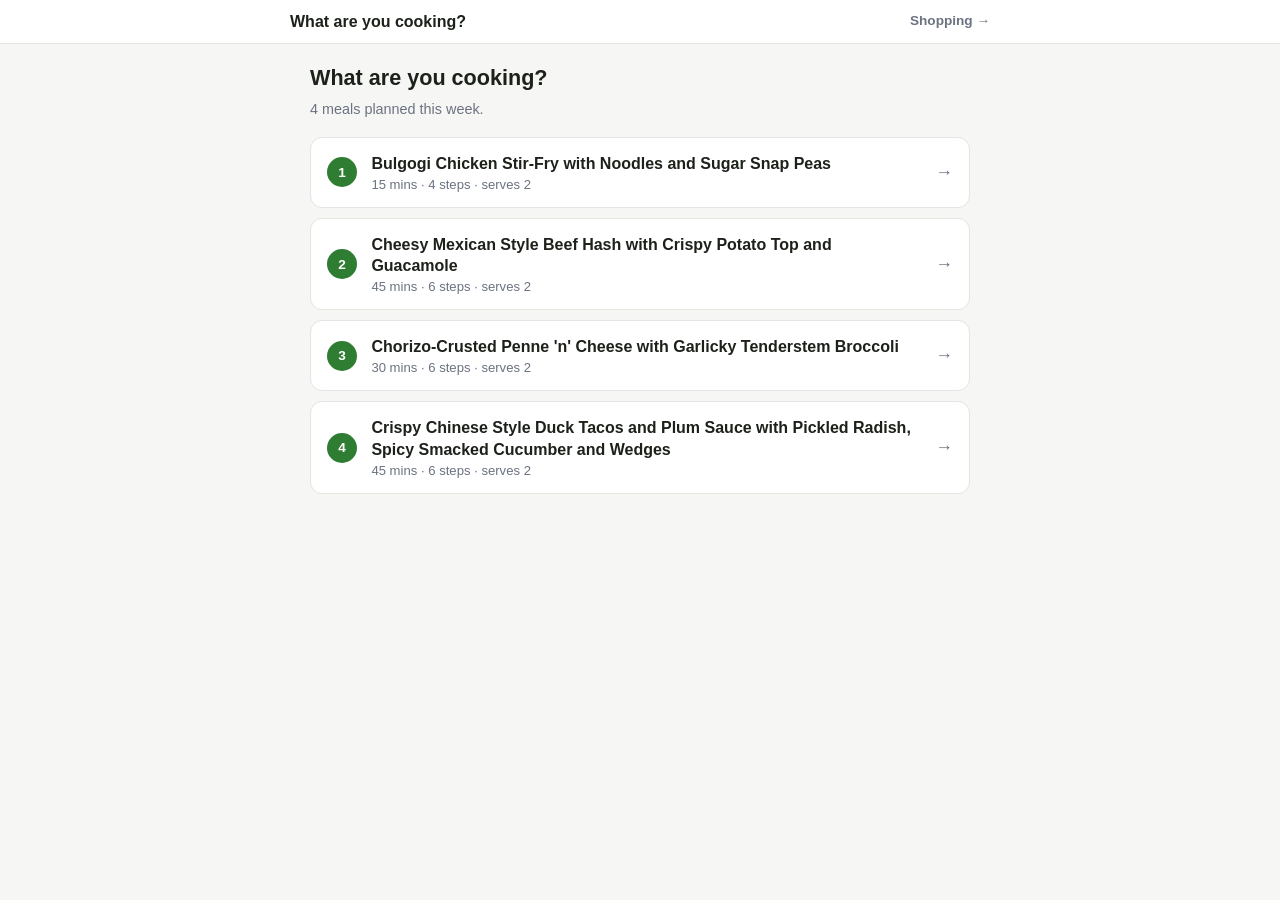
==== commit c90cac04: "Shopping list 16 Aug 23:58" ====
--- a/docs/cook.html
+++ b/docs/cook.html
@@ -111,8 +111,8 @@
 </header>
 
 <main id="main">
-<div id="chooser"><div class="chooser-inner"><h2>What are you cooking?</h2><p class="meta">3 meals planned this week.</p><button class="pick" data-index="0"><span class="n">1</span><span class="t"><span class="nm">Cheesy Mexican Style Beef Hash with Crispy Potato Top and Guacamole</span><span class="sub">45 mins · 6 steps · serves 3</span></span><span class="go">&rarr;</span></button><button class="pick" data-index="1"><span class="n">2</span><span class="t"><span class="nm">Chorizo-Crusted Penne &#x27;n&#x27; Cheese with Garlicky Tenderstem Broccoli</span><span class="sub">30 mins · 6 steps · serves 3</span></span><span class="go">&rarr;</span></button><button class="pick" data-index="2"><span class="n">3</span><span class="t"><span class="nm">Chorizo-Crusted Penne &#x27;n&#x27; Cheese with Garlicky Tenderstem Broccoli</span><span class="sub">30 mins · 6 steps · serves 3</span></span><span class="go">&rarr;</span></button></div></div>
-<div class="deck" data-name="Cheesy Mexican Style Beef Hash with Crispy Potato Top and Guacamole"><div class="track"><div class="card"><div class="card-inner"><h2>Cheesy Mexican Style Beef Hash with Crispy Potato Top and Guacamole</h2><p class="meta">45 mins · serves 3</p><ul class="ing"><li><span class="q">700</span><span>Potatoes</span></li><li><span class="q">2</span><span>Bell Pepper</span></li><li><span class="q">3</span><span>Garlic Clove</span></li><li><span class="q">360</span><span>British Beef Mince</span></li><li><span class="q">1</span><span>Mexican Style Spice Mix</span></li><li><span class="q">1</span><span>Finely Chopped Tomatoes</span></li><li><span class="q">15</span><span>Beef Stock Paste</span></li><li><span class="q">1</span><span>Avocado</span></li><li><span class="q">1</span><span>Lime</span></li><li><span class="q">45</span><span>Mature Cheddar Cheese</span></li><li><span class="q">50</span><span>Water for the Beef <span class="pill">cupboard</span></span></li></ul></div></div><div class="card"><div class="card-inner"><div class="step-no">Step 1 of 6</div><div class="cap">Roast the Potatoes</div><img class="shot" src="./img/c4655151fd4569d5.jpg" alt="Roast the Potatoes" loading="lazy"><div class="step-text">Preheat your oven to 200°C. Chop the potatoes into 2cm chunks (no need to peel). Pop them on a large baking tray. Drizzle with oil, then season with salt and pepper. Toss to coat, then spread out in a single layer. TIP: Use two baking trays if necessary. Roast on the top shelf of your oven until golden, 25-30 mins. Turn halfway through.</div></div></div><div class="card"><div class="card-inner"><div class="step-no">Step 2 of 6</div><div class="cap">Get Prepped</div><img class="shot" src="./img/247051050ac9062f.jpg" alt="Get Prepped" loading="lazy"><div class="step-text">Meanwhile, halve the pepper, discard the core and seeds then chop into 2cm chunks. Peel and grate the garlic (or use a garlic press).</div></div></div><div class="card"><div class="card-inner"><div class="step-no">Step 3 of 6</div><div class="cap">Brown the Beef</div><img class="shot" src="./img/088159ecccb86614.jpg" alt="Brown the Beef" loading="lazy"><div class="step-text">Heat a drizzle of oil in a large frying pan on medium-high heat. When hot, add the beef mince and cook until browned, 4-5 mins, breaking it up with a spoon as it cooks. IMPORTANT: Wash your hands and equipment after handling raw mince. The mince is cooked when no longer pink in the middle. Once browned, drain and discard any excess fat. Add the pepper to the beef, stir together, and cook until softened, 5-7 mins, stirring occasionally. Season with salt and pepper.</div></div></div><div class="card"><div class="card-inner"><div class="step-no">Step 4 of 6</div><div class="cap">Simmer</div><img class="shot" src="./img/73c6f4f6aec4038b.jpg" alt="Simmer" loading="lazy"><div class="step-text">Stir the Mexican style spice mix and garlic into the beef and cook for 1 min. Pour in the chopped tomatoes and water (see ingredients for amount). Stir in the beef stock paste, bring to the boil then reduce the heat to medium. Allow to simmer and thicken, stirring occasionally until there is almost no liquid left, 12-15 mins. TIP: Add a splash more water if the mixture looks a little dry.</div></div></div><div class="card"><div class="card-inner"><div class="step-no">Step 5 of 6</div><div class="cap">Make the Guacamole</div><img class="shot" src="./img/d98a4a73e38cf54f.jpg" alt="Make the Guacamole" loading="lazy"><div class="step-text">Meanwhile, slice lengthways into the avocado. Once you reach the stone, turn the avocado around to cut it in half. Twist each half and pull it apart. Remove the stone then scoop out the insides into a bowl. Halve the lime and add a squeeze of juice and a pinch of salt and pepper. Mash with a fork. Taste and add more salt, pepper and lime juice if required. Grate the cheese.</div></div></div><div class="card"><div class="card-inner"><div class="step-no">Step 6 of 6</div><div class="cap">Finish and Serve</div><img class="shot" src="./img/4db0aaa59e637aab.jpg" alt="Finish and Serve" loading="lazy"><div class="step-text">Once the sauce has thickened, season with salt and pepper to taste. Spoon into an ovenproof dish. Top with the roasted potato and sprinkle over the cheese. Place on the top shelf of your oven and bake until the cheese has melted and is nice and golden, 10-12 mins. Once golden, serve in deep bowls with a dollop of guacamole. Enjoy!</div></div></div></div></div><div class="deck" data-name="Chorizo-Crusted Penne &#x27;n&#x27; Cheese with Garlicky Tenderstem Broccoli"><div class="track"><div class="card"><div class="card-inner"><h2>Chorizo-Crusted Penne &#x27;n&#x27; Cheese with Garlicky Tenderstem Broccoli</h2><p class="meta">30 mins · serves 3</p><ul class="ing"><li><span class="q">24</span><span>Plain Flour</span></li><li><span class="q">300</span><span>Penne Pasta</span></li><li><span class="q">200</span><span>Tenderstem® Broccoli</span></li><li><span class="q">2</span><span>Chicken Stock Powder</span></li><li><span class="q">1</span><span>Echalion Shallot</span></li><li><span class="q">1</span><span>Dried Thyme</span></li><li><span class="q">90</span><span>Chorizo</span></li><li><span class="q">2</span><span>Garlic Clove</span></li><li><span class="q">90</span><span>Mature Cheddar Cheese</span></li><li><span class="q">50</span><span>Panko Breadcrumbs</span></li><li><span class="q">225</span><span>Creme Fraiche</span></li><li><span class="q">2</span><span>Olive Oil <span class="pill">cupboard</span></span></li><li><span class="q">300</span><span>Water for the Sauce <span class="pill">cupboard</span></span></li></ul></div></div><div class="card"><div class="card-inner"><div class="step-no">Step 1 of 6</div><div class="cap">Get Prepped</div><img class="shot" src="./img/5bd7012772b41b2c.jpg" alt="Get Prepped" loading="lazy"><div class="step-text">Preheat your oven to 200°C. Bring a large saucepan of water to the boil with 0.5 tsp of salt for the pasta. Halve, peel and thinly slice the shallot. Peel and grate the garlic (or use a garlic press). Grate the cheese. Once boiling, add the wheat penne to the water, simmer until cooked, 12 mins. Drain in a colander, pop back in the pan and stir through a little oil to stop it sticking together.</div></div></div><div class="card"><div class="card-inner"><div class="step-no">Step 2 of 6</div><div class="cap">Make the Crumb</div><img class="shot" src="./img/7ed1045b4bff6300.jpg" alt="Make the Crumb" loading="lazy"><div class="step-text">Heat a drizzle of oil in a frying pan on medium-high heat. Once the oil is hot, add the chorizo and stir-fry until it releases its lovely red oil, 1-2 mins. Don&#x27;t let it take on too much colour! Pour the chorizo and all its oil into a bowl and add the breadcrumbs and the olive oil (see ingredient list for amount). Add a grind of pepper, stir to coat the crumbs in the oil and leave to the side.</div></div></div><div class="card"><div class="card-inner"><div class="step-no">Step 3 of 6</div><div class="cap">Make the Sauce</div><img class="shot" src="./img/48b42d94e75e11cb.jpg" alt="Make the Sauce" loading="lazy"><div class="step-text">Put your frying pan back on medium-high heat. Add the oil (see ingredients for amount) and the shallot. Stir-fry until the shallot is soft, 3-4 mins then stir in the flour. Cook until it forms a paste consistency, 1-2 mins. Gradually, stir in the water (see ingredient list for amount) and the stock powder. Bring to the boil, stir and simmer until thickened, 1-2 mins. Stir in the creme fraiche, then remove from the heat.</div></div></div><div class="card"><div class="card-inner"><div class="step-no">Step 4 of 6</div><div class="cap">Assemble</div><img class="shot" src="./img/6e1c8da292e48b8e.jpg" alt="Assemble" loading="lazy"><div class="step-text">Add the dried thyme and cheddar to the sauce and stir until the cheese is melted. Taste and add salt and pepper if it needs it. Add the pasta to the sauce and stir to combine with a splash of water to loosen if you need to. Pour into an ovenproof dish. Sprinkle the chorizo crumb evenly over the top, then bake on the top shelf of your oven until the crumbs are golden, 5-6 mins. Once cooked, remove from your oven. Meanwhile, wash out your frying pan and pop back on medium high heat.</div></div></div><div class="card"><div class="card-inner"><div class="step-no">Step 5 of 6</div><div class="cap">Cook the Broccoli</div><img class="shot" src="./img/6166a0c927e30be2.jpg" alt="Cook the Broccoli" loading="lazy"><div class="step-text">Add a drizzle of oil to your frying pan and once hot, add the Tenderstem broccoli and season with salt and pepper. Stir-fry until starting to char, 1-2 mins. Add the garlic to the pan and stir-fry for a minute longer, then add a splash of water and cover the pan with a lid or kitchen foil. Lower the heat to medium and steam the broccoli until tender, 4-5 mins. Remove the pan from the heat.</div></div></div><div class="card"><div class="card-inner"><div class="step-no">Step 6 of 6</div><div class="cap">Finish and Serve</div><img class="shot" src="./img/3a414dba654d9b9f.jpg" alt="Finish and Serve" loading="lazy"><div class="step-text">Spoon the penne &#x27;n cheese into bowls and serve the broccoli alongside. Enjoy!</div></div></div></div></div><div class="deck" data-name="Chorizo-Crusted Penne &#x27;n&#x27; Cheese with Garlicky Tenderstem Broccoli"><div class="track"><div class="card"><div class="card-inner"><h2>Chorizo-Crusted Penne &#x27;n&#x27; Cheese with Garlicky Tenderstem Broccoli</h2><p class="meta">30 mins · serves 3</p><ul class="ing"><li><span class="q">24</span><span>Plain Flour</span></li><li><span class="q">300</span><span>Penne Pasta</span></li><li><span class="q">200</span><span>Tenderstem® Broccoli</span></li><li><span class="q">2</span><span>Chicken Stock Powder</span></li><li><span class="q">1</span><span>Echalion Shallot</span></li><li><span class="q">1</span><span>Dried Thyme</span></li><li><span class="q">90</span><span>Chorizo</span></li><li><span class="q">2</span><span>Garlic Clove</span></li><li><span class="q">90</span><span>Mature Cheddar Cheese</span></li><li><span class="q">50</span><span>Panko Breadcrumbs</span></li><li><span class="q">225</span><span>Creme Fraiche</span></li><li><span class="q">2</span><span>Olive Oil <span class="pill">cupboard</span></span></li><li><span class="q">300</span><span>Water for the Sauce <span class="pill">cupboard</span></span></li></ul></div></div><div class="card"><div class="card-inner"><div class="step-no">Step 1 of 6</div><div class="cap">Get Prepped</div><img class="shot" src="./img/5bd7012772b41b2c.jpg" alt="Get Prepped" loading="lazy"><div class="step-text">Preheat your oven to 200°C. Bring a large saucepan of water to the boil with 0.5 tsp of salt for the pasta. Halve, peel and thinly slice the shallot. Peel and grate the garlic (or use a garlic press). Grate the cheese. Once boiling, add the wheat penne to the water, simmer until cooked, 12 mins. Drain in a colander, pop back in the pan and stir through a little oil to stop it sticking together.</div></div></div><div class="card"><div class="card-inner"><div class="step-no">Step 2 of 6</div><div class="cap">Make the Crumb</div><img class="shot" src="./img/7ed1045b4bff6300.jpg" alt="Make the Crumb" loading="lazy"><div class="step-text">Heat a drizzle of oil in a frying pan on medium-high heat. Once the oil is hot, add the chorizo and stir-fry until it releases its lovely red oil, 1-2 mins. Don&#x27;t let it take on too much colour! Pour the chorizo and all its oil into a bowl and add the breadcrumbs and the olive oil (see ingredient list for amount). Add a grind of pepper, stir to coat the crumbs in the oil and leave to the side.</div></div></div><div class="card"><div class="card-inner"><div class="step-no">Step 3 of 6</div><div class="cap">Make the Sauce</div><img class="shot" src="./img/48b42d94e75e11cb.jpg" alt="Make the Sauce" loading="lazy"><div class="step-text">Put your frying pan back on medium-high heat. Add the oil (see ingredients for amount) and the shallot. Stir-fry until the shallot is soft, 3-4 mins then stir in the flour. Cook until it forms a paste consistency, 1-2 mins. Gradually, stir in the water (see ingredient list for amount) and the stock powder. Bring to the boil, stir and simmer until thickened, 1-2 mins. Stir in the creme fraiche, then remove from the heat.</div></div></div><div class="card"><div class="card-inner"><div class="step-no">Step 4 of 6</div><div class="cap">Assemble</div><img class="shot" src="./img/6e1c8da292e48b8e.jpg" alt="Assemble" loading="lazy"><div class="step-text">Add the dried thyme and cheddar to the sauce and stir until the cheese is melted. Taste and add salt and pepper if it needs it. Add the pasta to the sauce and stir to combine with a splash of water to loosen if you need to. Pour into an ovenproof dish. Sprinkle the chorizo crumb evenly over the top, then bake on the top shelf of your oven until the crumbs are golden, 5-6 mins. Once cooked, remove from your oven. Meanwhile, wash out your frying pan and pop back on medium high heat.</div></div></div><div class="card"><div class="card-inner"><div class="step-no">Step 5 of 6</div><div class="cap">Cook the Broccoli</div><img class="shot" src="./img/6166a0c927e30be2.jpg" alt="Cook the Broccoli" loading="lazy"><div class="step-text">Add a drizzle of oil to your frying pan and once hot, add the Tenderstem broccoli and season with salt and pepper. Stir-fry until starting to char, 1-2 mins. Add the garlic to the pan and stir-fry for a minute longer, then add a splash of water and cover the pan with a lid or kitchen foil. Lower the heat to medium and steam the broccoli until tender, 4-5 mins. Remove the pan from the heat.</div></div></div><div class="card"><div class="card-inner"><div class="step-no">Step 6 of 6</div><div class="cap">Finish and Serve</div><img class="shot" src="./img/3a414dba654d9b9f.jpg" alt="Finish and Serve" loading="lazy"><div class="step-text">Spoon the penne &#x27;n cheese into bowls and serve the broccoli alongside. Enjoy!</div></div></div></div></div>
+<div id="chooser"><div class="chooser-inner"><h2>What are you cooking?</h2><p class="meta">4 meals planned this week.</p><button class="pick" data-index="0"><span class="n">1</span><span class="t"><span class="nm">Bulgogi Chicken Stir-Fry with Noodles and Sugar Snap Peas</span><span class="sub">15 mins · 4 steps · serves 2</span></span><span class="go">&rarr;</span></button><button class="pick" data-index="1"><span class="n">2</span><span class="t"><span class="nm">Cheesy Mexican Style Beef Hash with Crispy Potato Top and Guacamole</span><span class="sub">45 mins · 6 steps · serves 2</span></span><span class="go">&rarr;</span></button><button class="pick" data-index="2"><span class="n">3</span><span class="t"><span class="nm">Chorizo-Crusted Penne &#x27;n&#x27; Cheese with Garlicky Tenderstem Broccoli</span><span class="sub">30 mins · 6 steps · serves 2</span></span><span class="go">&rarr;</span></button><button class="pick" data-index="3"><span class="n">4</span><span class="t"><span class="nm">Crispy Chinese Style Duck Tacos and Plum Sauce with Pickled Radish, Spicy Smacked Cucumber and Wedges</span><span class="sub">45 mins · 6 steps · serves 2</span></span><span class="go">&rarr;</span></button></div></div>
+<div class="deck" data-name="Bulgogi Chicken Stir-Fry with Noodles and Sugar Snap Peas"><div class="track"><div class="card"><div class="card-inner"><h2>Bulgogi Chicken Stir-Fry with Noodles and Sugar Snap Peas</h2><p class="meta">15 mins · serves 2</p><ul class="ing"><li><span class="q">1</span><span>Bell Pepper</span></li><li><span class="q">1</span><span>Lime</span></li><li><span class="q">210 g</span><span>Diced British Chicken Thigh</span></li><li><span class="q">125 g</span><span>Egg Noodle Nest</span></li><li><span class="q">80 g</span><span>Sugar Snap Peas</span></li><li><span class="q">100 g</span><span>Bulgogi Sauce</span></li><li><span class="q">25 milliliter(s)</span><span>Soy Sauce</span></li></ul></div></div><div class="card"><div class="card-inner"><div class="step-no">Step 1 of 4</div><div class="cap">Get Prepped</div><img class="shot" src="./img/1d33a6fcae905c37.jpg" alt="Get Prepped" loading="lazy"><div class="step-text">Boil a full kettle. Pour it into a saucepan with 1/4 tsp salt on high heat. Slice the pepper into strips. Cut the lime into wedges.</div></div></div><div class="card"><div class="card-inner"><div class="step-no">Step 2 of 4</div><div class="cap">Fry Time</div><img class="shot" src="./img/5de7d5a70615dd0b.jpg" alt="Fry Time" loading="lazy"><div class="step-text">Heat a drizzle of oil in a frying pan on medium-high heat. Once hot, fry the chicken, 8-10 mins. Season with salt and pepper. IMPORTANT: Wash hands and utensils after handling raw meat. Cook so there&#x27;s no pink in the middle. Meanwhile, boil the noodles, 3-4 mins. Once cooked, drain and run under cold water.</div></div></div><div class="card"><div class="card-inner"><div class="step-no">Step 3 of 4</div><div class="cap">Add the Veg</div><img class="shot" src="./img/b7694744c13a520b.jpg" alt="Add the Veg" loading="lazy"><div class="step-text">Next, add the pepper and sugar snap peas to the pan and fry, 3-4 mins. Stir in the bulgogi and soy and fry, 1-2 mins. Add the cooked noodles to the pan. Toss to coat and warm through, 1-2 mins. Add a splash of water if it&#x27;s dry.</div></div></div><div class="card"><div class="card-inner"><div class="step-no">Step 4 of 4</div><div class="cap">Dinner&#x27;s Ready!</div><img class="shot" src="./img/7a22a8c52dd559f4.jpg" alt="Dinner&#x27;s Ready!" loading="lazy"><div class="step-text">Share the chicken noodles between your bowls. Serve with a lime wedge on the side for squeezing over. Enjoy!</div></div></div></div></div><div class="deck" data-name="Cheesy Mexican Style Beef Hash with Crispy Potato Top and Guacamole"><div class="track"><div class="card"><div class="card-inner"><h2>Cheesy Mexican Style Beef Hash with Crispy Potato Top and Guacamole</h2><p class="meta">45 mins · serves 2</p><ul class="ing"><li><span class="q">450</span><span>Potatoes</span></li><li><span class="q">1</span><span>Bell Pepper</span></li><li><span class="q">2</span><span>Garlic Clove</span></li><li><span class="q">240</span><span>British Beef Mince</span></li><li><span class="q">1</span><span>Mexican Style Spice Mix</span></li><li><span class="q">1</span><span>Finely Chopped Tomatoes</span></li><li><span class="q">10</span><span>Beef Stock Paste</span></li><li><span class="q">1</span><span>Avocado</span></li><li><span class="q">1</span><span>Lime</span></li><li><span class="q">30</span><span>Mature Cheddar Cheese</span></li><li><span class="q">50</span><span>Water for the Beef <span class="pill">cupboard</span></span></li></ul></div></div><div class="card"><div class="card-inner"><div class="step-no">Step 1 of 6</div><div class="cap">Roast the Potatoes</div><img class="shot" src="./img/c4655151fd4569d5.jpg" alt="Roast the Potatoes" loading="lazy"><div class="step-text">Preheat your oven to 200°C. Chop the potatoes into 2cm chunks (no need to peel). Pop them on a large baking tray. Drizzle with oil, then season with salt and pepper. Toss to coat, then spread out in a single layer. TIP: Use two baking trays if necessary. Roast on the top shelf of your oven until golden, 25-30 mins. Turn halfway through.</div></div></div><div class="card"><div class="card-inner"><div class="step-no">Step 2 of 6</div><div class="cap">Get Prepped</div><img class="shot" src="./img/247051050ac9062f.jpg" alt="Get Prepped" loading="lazy"><div class="step-text">Meanwhile, halve the pepper, discard the core and seeds then chop into 2cm chunks. Peel and grate the garlic (or use a garlic press).</div></div></div><div class="card"><div class="card-inner"><div class="step-no">Step 3 of 6</div><div class="cap">Brown the Beef</div><img class="shot" src="./img/088159ecccb86614.jpg" alt="Brown the Beef" loading="lazy"><div class="step-text">Heat a drizzle of oil in a large frying pan on medium-high heat. When hot, add the beef mince and cook until browned, 4-5 mins, breaking it up with a spoon as it cooks. IMPORTANT: Wash your hands and equipment after handling raw mince. The mince is cooked when no longer pink in the middle. Once browned, drain and discard any excess fat. Add the pepper to the beef, stir together, and cook until softened, 5-7 mins, stirring occasionally. Season with salt and pepper.</div></div></div><div class="card"><div class="card-inner"><div class="step-no">Step 4 of 6</div><div class="cap">Simmer</div><img class="shot" src="./img/73c6f4f6aec4038b.jpg" alt="Simmer" loading="lazy"><div class="step-text">Stir the Mexican style spice mix and garlic into the beef and cook for 1 min. Pour in the chopped tomatoes and water (see ingredients for amount). Stir in the beef stock paste, bring to the boil then reduce the heat to medium. Allow to simmer and thicken, stirring occasionally until there is almost no liquid left, 12-15 mins. TIP: Add a splash more water if the mixture looks a little dry.</div></div></div><div class="card"><div class="card-inner"><div class="step-no">Step 5 of 6</div><div class="cap">Make the Guacamole</div><img class="shot" src="./img/d98a4a73e38cf54f.jpg" alt="Make the Guacamole" loading="lazy"><div class="step-text">Meanwhile, slice lengthways into the avocado. Once you reach the stone, turn the avocado around to cut it in half. Twist each half and pull it apart. Remove the stone then scoop out the insides into a bowl. Halve the lime and add a squeeze of juice and a pinch of salt and pepper. Mash with a fork. Taste and add more salt, pepper and lime juice if required. Grate the cheese.</div></div></div><div class="card"><div class="card-inner"><div class="step-no">Step 6 of 6</div><div class="cap">Finish and Serve</div><img class="shot" src="./img/4db0aaa59e637aab.jpg" alt="Finish and Serve" loading="lazy"><div class="step-text">Once the sauce has thickened, season with salt and pepper to taste. Spoon into an ovenproof dish. Top with the roasted potato and sprinkle over the cheese. Place on the top shelf of your oven and bake until the cheese has melted and is nice and golden, 10-12 mins. Once golden, serve in deep bowls with a dollop of guacamole. Enjoy!</div></div></div></div></div><div class="deck" data-name="Chorizo-Crusted Penne &#x27;n&#x27; Cheese with Garlicky Tenderstem Broccoli"><div class="track"><div class="card"><div class="card-inner"><h2>Chorizo-Crusted Penne &#x27;n&#x27; Cheese with Garlicky Tenderstem Broccoli</h2><p class="meta">30 mins · serves 2</p><ul class="ing"><li><span class="q">16</span><span>Plain Flour</span></li><li><span class="q">200</span><span>Penne Pasta</span></li><li><span class="q">150</span><span>Tenderstem® Broccoli</span></li><li><span class="q">1</span><span>Chicken Stock Powder</span></li><li><span class="q">1</span><span>Echalion Shallot</span></li><li><span class="q">1</span><span>Dried Thyme</span></li><li><span class="q">60</span><span>Chorizo</span></li><li><span class="q">1</span><span>Garlic Clove</span></li><li><span class="q">60</span><span>Mature Cheddar Cheese</span></li><li><span class="q">25</span><span>Panko Breadcrumbs</span></li><li><span class="q">150</span><span>Creme Fraiche</span></li><li><span class="q">1</span><span>Olive Oil <span class="pill">cupboard</span></span></li><li><span class="q">200</span><span>Water for the Sauce <span class="pill">cupboard</span></span></li></ul></div></div><div class="card"><div class="card-inner"><div class="step-no">Step 1 of 6</div><div class="cap">Get Prepped</div><img class="shot" src="./img/5bd7012772b41b2c.jpg" alt="Get Prepped" loading="lazy"><div class="step-text">Preheat your oven to 200°C. Bring a large saucepan of water to the boil with 0.5 tsp of salt for the pasta. Halve, peel and thinly slice the shallot. Peel and grate the garlic (or use a garlic press). Grate the cheese. Once boiling, add the wheat penne to the water, simmer until cooked, 12 mins. Drain in a colander, pop back in the pan and stir through a little oil to stop it sticking together.</div></div></div><div class="card"><div class="card-inner"><div class="step-no">Step 2 of 6</div><div class="cap">Make the Crumb</div><img class="shot" src="./img/7ed1045b4bff6300.jpg" alt="Make the Crumb" loading="lazy"><div class="step-text">Heat a drizzle of oil in a frying pan on medium-high heat. Once the oil is hot, add the chorizo and stir-fry until it releases its lovely red oil, 1-2 mins. Don&#x27;t let it take on too much colour! Pour the chorizo and all its oil into a bowl and add the breadcrumbs and the olive oil (see ingredient list for amount). Add a grind of pepper, stir to coat the crumbs in the oil and leave to the side.</div></div></div><div class="card"><div class="card-inner"><div class="step-no">Step 3 of 6</div><div class="cap">Make the Sauce</div><img class="shot" src="./img/48b42d94e75e11cb.jpg" alt="Make the Sauce" loading="lazy"><div class="step-text">Put your frying pan back on medium-high heat. Add the oil (see ingredients for amount) and the shallot. Stir-fry until the shallot is soft, 3-4 mins then stir in the flour. Cook until it forms a paste consistency, 1-2 mins. Gradually, stir in the water (see ingredient list for amount) and the stock powder. Bring to the boil, stir and simmer until thickened, 1-2 mins. Stir in the creme fraiche, then remove from the heat.</div></div></div><div class="card"><div class="card-inner"><div class="step-no">Step 4 of 6</div><div class="cap">Assemble</div><img class="shot" src="./img/6e1c8da292e48b8e.jpg" alt="Assemble" loading="lazy"><div class="step-text">Add the dried thyme and cheddar to the sauce and stir until the cheese is melted. Taste and add salt and pepper if it needs it. Add the pasta to the sauce and stir to combine with a splash of water to loosen if you need to. Pour into an ovenproof dish. Sprinkle the chorizo crumb evenly over the top, then bake on the top shelf of your oven until the crumbs are golden, 5-6 mins. Once cooked, remove from your oven. Meanwhile, wash out your frying pan and pop back on medium high heat.</div></div></div><div class="card"><div class="card-inner"><div class="step-no">Step 5 of 6</div><div class="cap">Cook the Broccoli</div><img class="shot" src="./img/6166a0c927e30be2.jpg" alt="Cook the Broccoli" loading="lazy"><div class="step-text">Add a drizzle of oil to your frying pan and once hot, add the Tenderstem broccoli and season with salt and pepper. Stir-fry until starting to char, 1-2 mins. Add the garlic to the pan and stir-fry for a minute longer, then add a splash of water and cover the pan with a lid or kitchen foil. Lower the heat to medium and steam the broccoli until tender, 4-5 mins. Remove the pan from the heat.</div></div></div><div class="card"><div class="card-inner"><div class="step-no">Step 6 of 6</div><div class="cap">Finish and Serve</div><img class="shot" src="./img/3a414dba654d9b9f.jpg" alt="Finish and Serve" loading="lazy"><div class="step-text">Spoon the penne &#x27;n cheese into bowls and serve the broccoli alongside. Enjoy!</div></div></div></div></div><div class="deck" data-name="Crispy Chinese Style Duck Tacos and Plum Sauce with Pickled Radish, Spicy Smacked Cucumber and Wedges"><div class="track"><div class="card"><div class="card-inner"><h2>Crispy Chinese Style Duck Tacos and Plum Sauce with Pickled Radish, Spicy Smacked Cucumber and Wedges</h2><p class="meta">45 mins · serves 2</p><ul class="ing"><li><span class="q">450 g</span><span>Potatoes</span></li><li><span class="q">2</span><span>Confit Duck Legs</span></li><li><span class="q">1 sachet(s)</span><span>Chinese Five Spice</span></li><li><span class="q">2</span><span>Plum</span></li><li><span class="q">64 g</span><span>Hoisin Sauce</span></li><li><span class="q">100 g</span><span>Radishes</span></li><li><span class="q">30 milliliter(s)</span><span>Rice Vinegar</span></li><li><span class="q">1</span><span>Baby Cucumber</span></li><li><span class="q">15 g</span><span>Sambal Paste</span></li><li><span class="q">15 milliliter(s)</span><span>Soy Sauce</span></li><li><span class="q">6</span><span>Plain Taco Tortillas</span></li><li><span class="q">1 tsp</span><span>Sugar for the Sauce <span class="pill">cupboard</span></span></li><li><span class="q">2 tbsp</span><span>Water for the Sauce <span class="pill">cupboard</span></span></li><li><span class="q">1 tsp</span><span>Sugar for the Pickle <span class="pill">cupboard</span></span></li></ul></div></div><div class="card"><div class="card-inner"><div class="step-no">Step 1 of 6</div><div class="cap">Prep the Wedges</div><img class="shot" src="./img/d342c74ed75beee5.jpg" alt="Prep the Wedges" loading="lazy"><div class="step-text">Preheat your oven to 220°C/200°C fan/gas mark 7. Chop the potatoes into 2cm wide wedges (no need to peel). Pop onto a large baking tray. Drizzle with oil, season with salt and pepper, then toss to coat. Spread out in a single layer. TIP: Use two baking trays if necessary.</div></div></div><div class="card"><div class="card-inner"><div class="step-no">Step 2 of 6</div><div class="cap">Roast the Duck</div><img class="shot" src="./img/e5940e59d9dab8a1.jpg" alt="Roast the Duck" loading="lazy"><div class="step-text">Remove the confit duck legs from their packaging and place on a baking tray, skin-side up. Scatter over half the Chinese Five Spice and rub all over the duck. When the oven is hot, roast the duck on the top shelf and the wedges on the middle shelf until the duck is piping hot and the wedges are golden, 25-35 mins. IMPORTANT: Ensure the duck is piping hot throughout. Turn the wedges halfway through.</div></div></div><div class="card"><div class="card-inner"><div class="step-no">Step 3 of 6</div><div class="cap">Plum Sauce Time</div><img class="shot" src="./img/672f1c51625dbdf0.jpg" alt="Plum Sauce Time" loading="lazy"><div class="step-text">Meanwhile, halve the plums, remove the stones and chop the flesh into 1cm pieces. Heat a drizzle of oil in a medium frying pan on medium heat. Once hot, add the plums and remaining Chinese Five Spice and stir-fry until softened, 4-5 mins. Stir in the hoisin sauce, sugar and water for the sauce (see pantry for both amounts). Simmer, stirring regularly, until the plums have completely softened and the sauce has thickened, 10-12 mins. TIP: Taste and add more sugar if you&#x27;d prefer it a bit sweeter. Once cooked, transfer to a small bowl to cool.</div></div></div><div class="card"><div class="card-inner"><div class="step-no">Step 4 of 6</div><div class="cap">Prep the Veg</div><img class="shot" src="./img/302609d605f74fcd.jpg" alt="Prep the Veg" loading="lazy"><div class="step-text">While the sauce simmers, trim and thinly slice the radishes. Pop the radishes into a small bowl and add the sugar (see pantry for amount) and half the rice vinegar. Add a pinch of salt, mix together and set aside. Trim the cucumber, then pop onto a board and use a rolling pin to gently smack it a few times until split. Cut the smacked cucumber into 1cm chunks and put it into a bowl.Pour over the remaining rice vinegar, sambal and soy sauce. Mix together and set your spicy smacked cucumber aside.</div></div></div><div class="card"><div class="card-inner"><div class="step-no">Step 5 of 6</div><div class="cap">It&#x27;s a Wrap</div><img class="shot" src="./img/dd31747212233743.jpg" alt="It&#x27;s a Wrap" loading="lazy"><div class="step-text">When everything&#x27;s nearly ready, pop the tortillas (3 per person) onto a baking tray and into the oven to warm through, 1-2 mins. Once the duck is piping hot, remove it from the oven and use two forks to pull the meat off the bones. Shred finely, then discard the bones.</div></div></div><div class="card"><div class="card-inner"><div class="step-no">Step 6 of 6</div><div class="cap">Assemble and Serve</div><img class="shot" src="./img/0f7025d06cc45a1b.jpg" alt="Assemble and Serve" loading="lazy"><div class="step-text">Share the tortillas between plates. Top with the shredded duck drizzle over the plum sauce and finish with a few pickled radishes on top. Serve the smacked cucumber salad and wedges alongisde. TIP: Tacos are best enjoyed eaten by hand - get stuck in! Enjoy!</div></div></div></div></div>
 </main>
 
 <footer>
